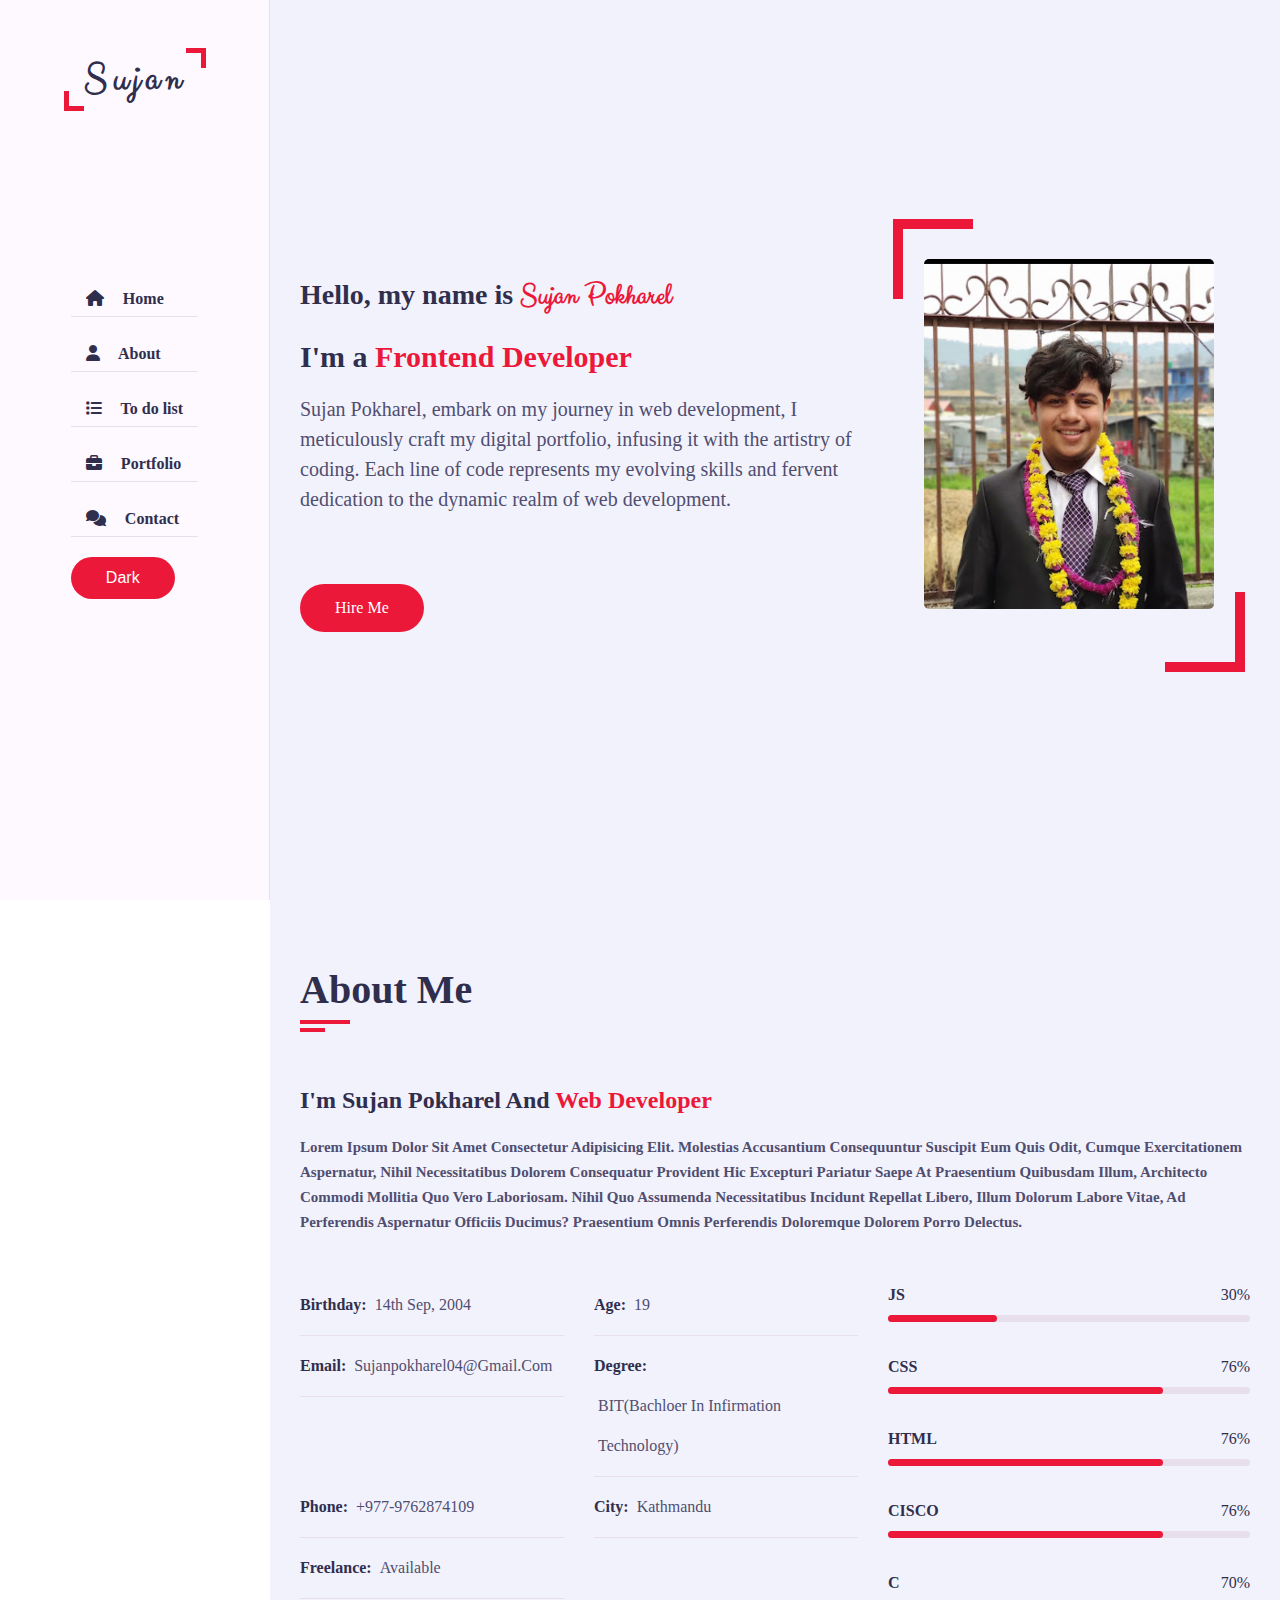
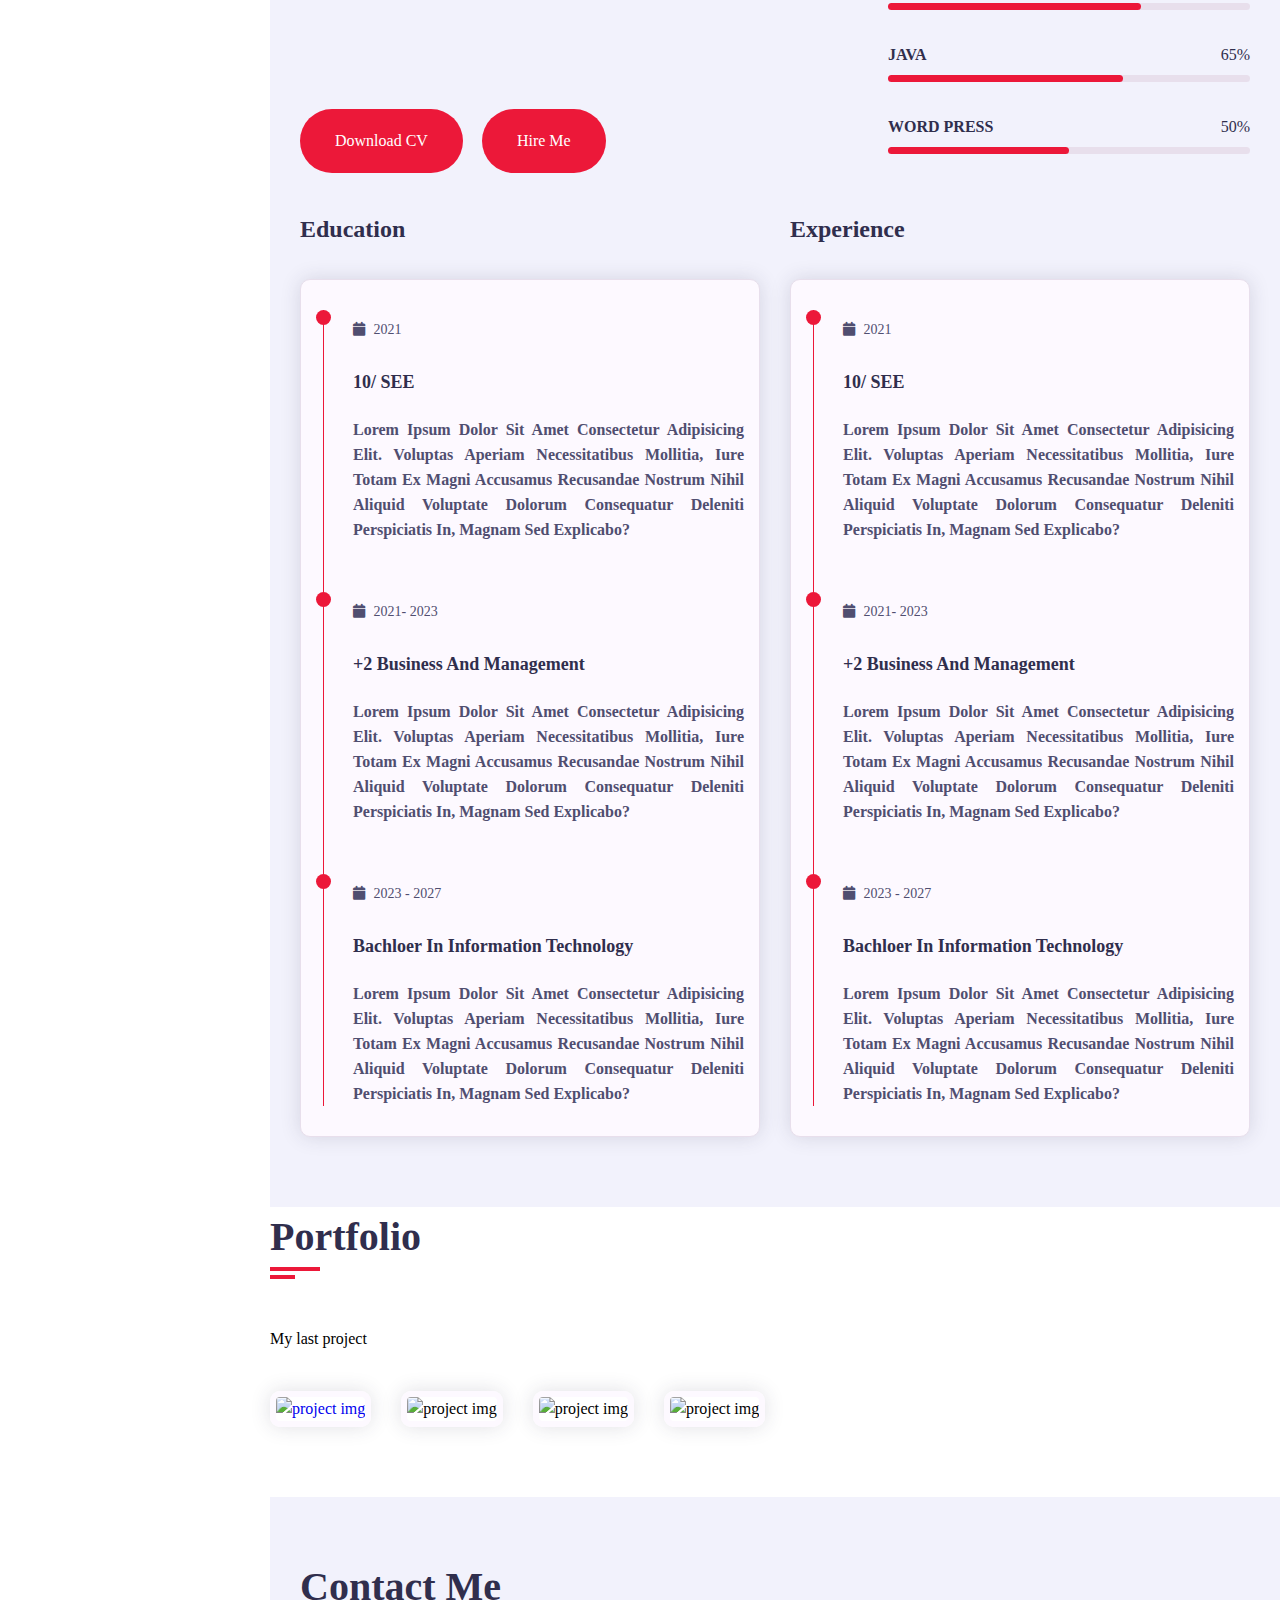
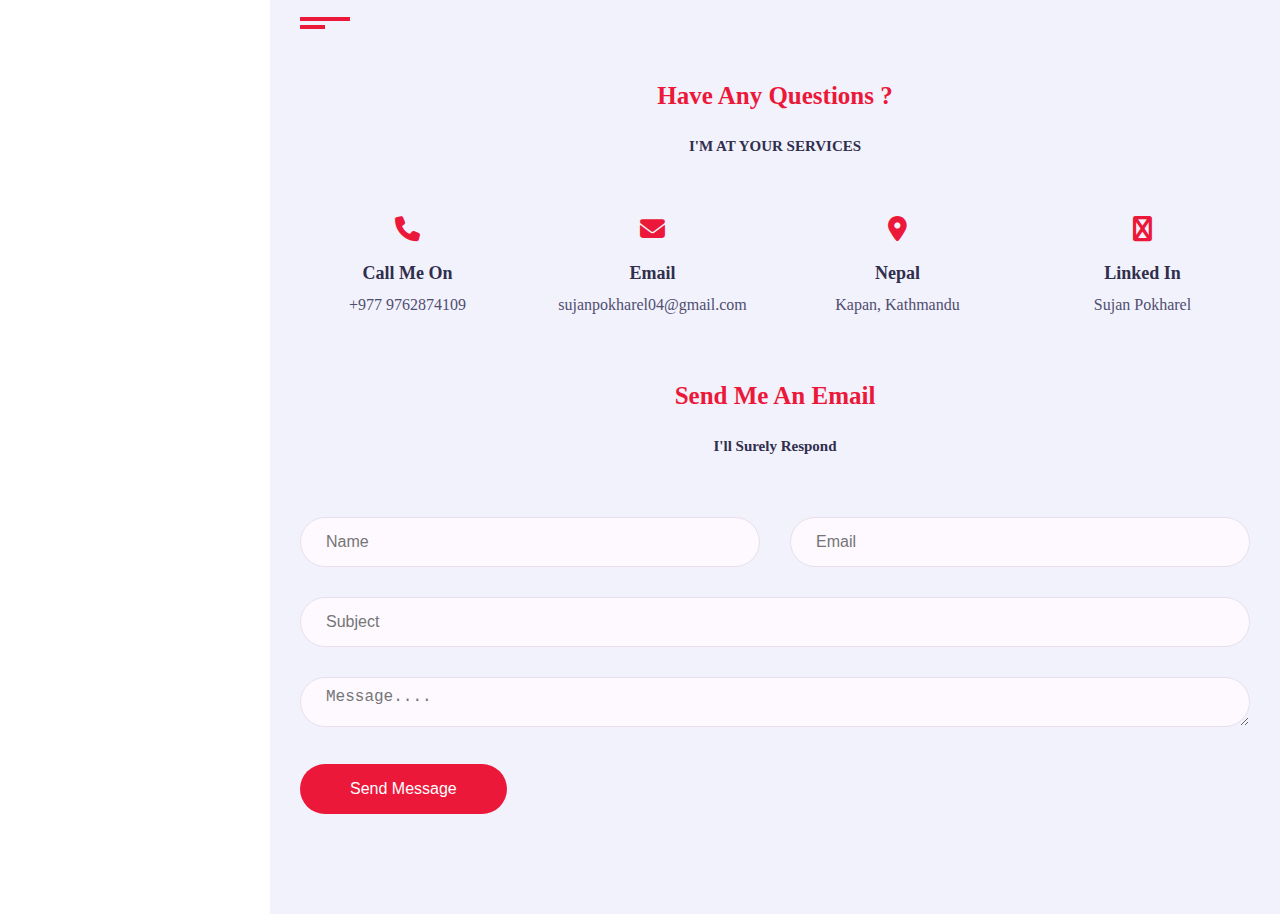
==== index.html @ bfe2fdf4 "final commit" ====
<!DOCTYPE html>
<html lang="en">
<head>
    <meta charset="UTF-8">
    <meta name="viewport" content="width=device-width, initial-scale=1.0">
    <link rel="stylesheet" href="https://cdnjs.cloudflare.com/ajax/libs/font-awesome/6.5.1/css/all.min.css">
    <link rel="stylesheet" href="finalPortfolio.css">
    <link rel="stylesheet" href="color-1.css">
    <title>Sujan Pokharel</title>


</head>
<body>

    <!-- Main Container start-->
    <div class="main-container">
        <!-- aside start -->
        <div class="aside">
            <div class="logo">
                <a href="#"><span>Sujan</span></a>
            </div>
            <div class="nav-toggler">
                <span></span>
            </div>
            <ul class="nav">
                <li><a href="#home" class="active"> <i class="fa fa-home"></i> Home</a></li>
                <li><a href="#about" class="active" > <i class="fa fa-user"></i> About</a></li>
                <li><a href="#"> <i class="fa fa-list"></i> To do list</a></li>
                <li><a href="#portfolio" class="active"> <i class="fa fa-briefcase"></i> Portfolio</a></li>
                <li><a href="#contact" class="active"> <i class="fa fa-comments"></i> Contact</a></li>
                <li> <button class="btn btn1">Dark</button></li>
                
            </ul>
        </div>
         <!-- aside end -->

          <!-- aside start -->
        <div class="aside1">
            <div class="logo">
                <a href="#"><span>Sujan</span></a>
            </div>
            <div class="nav-toggler">
                <span></span>
            </div>
            <ul class="nav">
                <li><a href="#home" class="active"> <i class="fa fa-home"></i> Home</a></li>
                <li><a href="#about" class="active" > <i class="fa fa-user"></i> About</a></li>
                <li><a href="#"> <i class="fa fa-list"></i> To do list</a></li>
                <li><a href="#portfolio" class="active"> <i class="fa fa-briefcase"></i> Portfolio</a></li>
                <li><a href="#contact" class="active"> <i class="fa fa-comments"></i> Contact</a></li>
                <li> <button  class="btn btn1">Dark</button></li>
                <li> <button id="close" class="btn menu">Close</button></li>
                
            </ul>
        </div>
         <!-- aside end -->
         <!-- Main COntent start -->
         <div class="main-content">

            <!-- home start -->
            <section class="home section"  id="home">
                <div class="container">
                    <div class="row">
                        <div class="home-info padd-15">
                            <h3 class="hello">Hello, my name is <span class="name"> Sujan Pokharel</span></h3>
                            <h3 class="my-profession">I'm a <span class="typing">Frontend Developer</span>
                            </h3>
                            <p class="homePara"> Sujan Pokharel, embark on my journey in web development, I meticulously craft my digital portfolio, infusing it with the artistry of coding. Each line of code represents my evolving skills and fervent dedication to the dynamic realm of web development.
                            </p>
                            <a href="#contact" class="btn hire-me">Hire Me</a>
                            <a href="#" class="btn menu homeMenu">Menu</a>
                        </div>
                        <div class="home-img padd-15">
                            <img src="IMG_20220924_110359.jpg" alt="Mero pic ho">
                        </div>
                    </div>
                </div>
            </section>
            <!-- home ends -->
            <!-- About start -->
            <section class="about section " id="about">
                <div class="container">
                    <div class="row">
                        <div class="section-title padd-15" >
                        <h2 class="aboutH2">About Me</h2>
                        </div>
                    </div>
                    <div class="row">
                        <div class="about-content padd-15">
                            <div class="row">
                            <div class="about-text padd-15">
                                <h3 class="aboutH3">I'm Sujan Pokharel and <span>Web Developer</span></h3>
                                <p class="aboutP">Lorem ipsum dolor sit amet consectetur adipisicing elit. Molestias accusantium consequuntur suscipit eum quis odit, cumque exercitationem aspernatur, nihil necessitatibus dolorem consequatur provident hic excepturi pariatur saepe at praesentium quibusdam illum, architecto commodi mollitia quo vero laboriosam. Nihil quo assumenda necessitatibus incidunt repellat libero, illum dolorum labore vitae, ad perferendis aspernatur officiis ducimus? Praesentium omnis perferendis doloremque dolorem porro delectus.
                                </p>
                            </div>
                            </div>
                            <div class="row" id="about_detail_row">
                                <div class="personal-info padd-15">
                                    <div class="row">
                                        <div class="info-item padd-15">
                                            <p class="detail-Title">Birthday: <span class="detail">14th sep, 2004 </span> </p>
                                        </div>
                                        <div class="info-item padd-15">
                                            <p class="detail-Title">Age: <span class="detail">19 </span> </p>
                                        </div>
                                        <div class="info-item padd-15">
                                            <p class="detail-Title">Email: <span class="detail">sujanpokharel04@gmail.com </span> </p>
                                        </div>
                                        <div class="info-item padd-15">
                                            <p class="detail-Title">Degree: <span class="detail">BIT(Bachloer in Infirmation Technology)</span> </p>
                                        </div>
                                        <div class="info-item padd-15">
                                            <p class="detail-Title">Phone: <span class="detail">+977-9762874109 </span> </p>
                                        </div>
                                        <div class="info-item padd-15">
                                            <p class="detail-Title">City: <span class="detail">Kathmandu </span> </p>
                                        </div>
                                        <div class="info-item padd-15">
                                            <p class="detail-Title">Freelance: <span class="detail">Available </span> </p>
                                        </div>
                                    </div>
                                    <div class="row">
                                        <div class="buttons padd-15">
                                            <a href="#" class="btn">Download CV</a>
                                            <a href="#contact" class="btn hire-me">Hire Me</a>
                                        </div>
                                    </div>
                                </div>
                                <div class="skills padd-15">
                                    <div class="row">
                                        <div class="skill-item padd-15">

                                        <h5 class="skill">JS</h5>
                                        <div class="progress">
                                            <div class="progress-in" style="width: 30%;"> </div>
                                            <div class="skill-percent">30%</div>
                                        </div>
                                    </div>

                                    <div class="skill-item padd-15">

                                        <h5 class="skill">CSS</h5>
                                        <div class="progress">
                                            <div class="progress-in" style="width: 76%;"> </div>
                                            <div class="skill-percent">76%</div>
                                        </div>
                                    </div>

                                    <div class="skill-item padd-15">

                                        <h5 class="skill">HTML</h5>
                                        <div class="progress">
                                            <div class="progress-in" style="width: 76%;"> </div>
                                            <div class="skill-percent">76%</div>
                                        </div>
                                    </div>

                                    <div class="skill-item padd-15">

                                        <h5 class="skill">CISCO</h5>
                                        <div class="progress">
                                            <div class="progress-in" style="width: 76%;"> </div>
                                            <div class="skill-percent">76%</div>
                                        </div>
                                    </div>


                                    <div class="skill-item padd-15">

                                        <h5 class="skill">C</h5>
                                        <div class="progress">
                                            <div class="progress-in" style="width: 70%;"> </div>
                                            <div class="skill-percent">70%</div>
                                        </div>
                                    </div>

                                    <div class="skill-item padd-15">

                                        <h5 class="skill">JAVA</h5>
                                        <div class="progress">
                                            <div class="progress-in" style="width: 65%;"> </div>
                                            <div class="skill-percent">65%</div>
                                        </div>
                                    </div>

                                    <div class="skill-item padd-15">

                                        <h5 class="skill">WORD PRESS</h5>
                                        <div class="progress">
                                            <div class="progress-in" style="width: 50%;"> </div>
                                            <div class="skill-percent">50%</div>
                                        </div>
                                    </div>

                                    </div>
                                </div>
                            </div>
                            <div class="row">
                                <div class="education padd-15">
                                    <h3 class="title">Education</h3>
                                        <div class="row">
                                            <div class="timeline-box padd-15 ">
                                                <div class="timeline shadow-dark edu">
                                                    <!-- timeline item -->
                                                    <div class="timeline-item">
                                                        <div class="circle-dot"></div>
                                                        <h3 class="timeline-date">
                                                            <i class="fa fa-calendar"></i> 2021
                                                        </h3>
                                                        <h4 class="timeline-title">10/ SEE</h4>
                                                        <p class="timeline-text">Lorem ipsum dolor sit amet consectetur adipisicing elit. Voluptas aperiam necessitatibus mollitia, iure totam ex magni accusamus recusandae nostrum nihil aliquid voluptate dolorum consequatur deleniti perspiciatis in, magnam sed explicabo?</p>
                                                    </div>

                                                    <div class="timeline-item">
                                                        <div class="circle-dot"></div>
                                                        <h3 class="timeline-date">
                                                            <i class="fa fa-calendar"></i> 2021- 2023
                                                        </h3>
                                                        <h4 class="timeline-title">+2 Business And Management</h4>
                                                        <p class="timeline-text">Lorem ipsum dolor sit amet consectetur adipisicing elit. Voluptas aperiam necessitatibus mollitia, iure totam ex magni accusamus recusandae nostrum nihil aliquid voluptate dolorum consequatur deleniti perspiciatis in, magnam sed explicabo?</p>
                                                    </div>

                                                    <div class="timeline-item">
                                                        <div class="circle-dot"></div>
                                                        <h3 class="timeline-date">
                                                            <i class="fa fa-calendar"></i> 2023 - 2027
                                                        </h3>
                                                        <h4 class="timeline-title">Bachloer in Information Technology</h4>
                                                        <p class="timeline-text">Lorem ipsum dolor sit amet consectetur adipisicing elit. Voluptas aperiam necessitatibus mollitia, iure totam ex magni accusamus recusandae nostrum nihil aliquid voluptate dolorum consequatur deleniti perspiciatis in, magnam sed explicabo?</p>
                                                    </div>
                                                </div>
                                            </div>
                                        </div>
                                </div>
                            

                                <div class="experience padd-15">
                                    <h3 class="title">Experience</h3>
                                     <!-- ####### only change this name and date to change experience######### -->
                                        <div class="row ">
                                            <div class="timeline-box padd-15">
                                                <div class="timeline shadow-dark exp">
                                                   
                                                    <div class="timeline-item">
                                                        <div class="circle-dot"></div>
                                                        <h3 class="timeline-date">
                                                            <i class="fa fa-calendar"></i> 2021
                                                        </h3>
                                                        <h4 class="timeline-title">10/ SEE</h4>
                                                        <p class="timeline-text">Lorem ipsum dolor sit amet consectetur adipisicing elit. Voluptas aperiam necessitatibus mollitia, iure totam ex magni accusamus recusandae nostrum nihil aliquid voluptate dolorum consequatur deleniti perspiciatis in, magnam sed explicabo?</p>
                                                    </div>

                                                    <div class="timeline-item">
                                                        <div class="circle-dot"></div>
                                                        <h3 class="timeline-date">
                                                            <i class="fa fa-calendar"></i> 2021- 2023
                                                        </h3>
                                                        <h4 class="timeline-title">+2 Business And Management</h4>
                                                        <p class="timeline-text">Lorem ipsum dolor sit amet consectetur adipisicing elit. Voluptas aperiam necessitatibus mollitia, iure totam ex magni accusamus recusandae nostrum nihil aliquid voluptate dolorum consequatur deleniti perspiciatis in, magnam sed explicabo?</p>
                                                    </div>

                                                    <div class="timeline-item">
                                                        <div class="circle-dot"></div>
                                                        <h3 class="timeline-date">
                                                            <i class="fa fa-calendar"></i> 2023 - 2027
                                                        </h3>
                                                        <h4 class="timeline-title">Bachloer in Information Technology</h4>
                                                        <p class="timeline-text">Lorem ipsum dolor sit amet consectetur adipisicing elit. Voluptas aperiam necessitatibus mollitia, iure totam ex magni accusamus recusandae nostrum nihil aliquid voluptate dolorum consequatur deleniti perspiciatis in, magnam sed explicabo?</p>
                                                    </div>
                                                </div>
                                            </div>
                                        </div>
                                </div>


                            </div>
                        </div>
                    </div>
                </div>
                
            </section>
            <!-- About ends -->


            <!-- Portfolio starts -->

                <section class="portfolio" id="portfolio">
                    <div class="container">
                        <div class="row">
                            <div class="section-title padd-15">
                                <h2 class="portfolioH2">Portfolio</h2>
                            </div>
                        </div>
                        <div class="row">
                            <div class="portfolio-heading padd-15">
                                My last project
                            </div>
                        </div>
                        <div class="row">
                            <!-- portfolio item starts -->

                            <div class="portfolio-item padd-15">
                                <div class="portfolio-item-inner shadow-dark">
                                    <div class="portfolio-img">

                                       <a href="./TIC-TAk-TOE/index.html"> <img src="" alt=" project img"> </a>
                                    </div>

                                </div>
                            </div>


                            <!-- portfolio item ends -->

                             <!-- portfolio item starts -->

                             <div class="portfolio-item padd-15">
                                <div class="portfolio-item-inner shadow-dark">
                                    <div class="portfolio-img">
                                        <img src="" alt="project img">
                                    </div>

                                </div>
                            </div>

                            
                            <!-- portfolio item ends -->

                             <!-- portfolio item starts -->

                             <div class="portfolio-item padd-15">
                                <div class="portfolio-item-inner shadow-dark">
                                    <div class="portfolio-img">
                                        <img src="" alt="project img">
                                    </div>

                                </div>
                            </div>

                            
                            <!-- portfolio item ends -->

                             <!-- portfolio item starts -->

                             <div class="portfolio-item padd-15">
                                <div class="portfolio-item-inner shadow-dark">
                                    <div class="portfolio-img">
                                        <img src="" alt="project img">
                                    </div>

                                </div>
                            </div>

                            
                            <!-- portfolio item ends -->
                        </div>
                    </div>
                </section>
            <!-- Portfolio ends-->


                <!-- COntaact start-->
            <section class="contact section" id="contact">
                <div class="container">
                    <div class="row">
                        <div class="section-title padd-15">
                            <h2 class="contactH2">Contact Me</h2>
                        </div>
                    </div>

                    <h3 class="contact-title padd-15">Have Any Questions ?</h3>
                    <h4 class="contact-sub-title padd-15">I'M AT YOUR SERVICES</h4>
                    <div class="row">
                        <!-- contact info item -->
                        <div class="contact-info-item padd-15">
                            <div class="icon"><i class="fa fa-phone"></i></div>
                            <h4 class="contacth4">call me on</h4>
                            <p class="contactP">+977 9762874109</p>
                        </div>
                        <!-- contact info item  end-->

                        <!-- contact info item -->
                        <div class="contact-info-item padd-15">
                            <div class="icon"><i class="fa fa-envelope"></i></div>
                            <h4 class="contacth4">Email</h4>
                            <p  class="contactP">sujanpokharel04@gmail.com</p>
                        </div>
                        <!-- contact info item  end-->

                        <!-- contact info item -->
                        
                        <div class="contact-info-item padd-15 location_hide">
                            <div class="icon"><i class="fa fa-map-marker-alt"></i></div>
                            <h4 class="contacth4">Nepal</h4>
                            <p  class="contactP">Kapan, Kathmandu</p>
                        </div>
                   
                        <!-- contact info item  end-->

                         <!-- contact info item -->
                         <div class="contact-info-item padd-15">
                            <div class="icon"><i class="fa fa-linkedin" ></i></div>
                            <h4 class="contacth4">Linked In</h4>
                            <p  class="contactP">Sujan Pokharel</p>
                        </div>
                        <!-- contact info item  end-->

                        

                    </div>

                    <h3 class="contact-title padd-15">Send Me An Email</h3>
                    <h4 class="contact-sub-title padd-15">I'll Surely Respond</h4>
                    <!-- contact form -->
                    <div class="row">
                        <div class="contact-form padd-15">
                            <div class="row">
                                <div class="form-item col-6 padd-15">
                                    <div class="form-group">
                                        <input type="text" class="form-control" placeholder="Name">
                                    </div>
                                </div>
                                <div class="form-item col-6 padd-15">
                                    <div class="form-group">
                                        <input type="Email" class="form-control" placeholder="Email">
                                    </div>
                                </div>
                            </div>
                            <div class="row">
                                <div class="form-item col-12 padd-15">
                                    <div class="form-group">
                                        <input type="text" class="form-control" placeholder="Subject">
                                    </div>
                                </div>
                            </div>

                            <div class="row">
                                <div class="form-item col-12 padd-15">
                                    <div class="form-group">
                                        <textarea name=""  class="form-control" placeholder="Message...."></textarea>
                                    </div>
                                </div>
                            </div>


                            <div class="row">
                                <div class="form-item col-12 padd-15">
                                   <button type="submit" class="btn"> Send Message</button>
                                </div>
                            </div>
                        </div>
                    </div>
                    <!-- contact form  ends-->
                </div>
            </section>
            <!-- Contact ends-->


            <!-- COntaact start-->

         </div>
         <!-- Main COntent end -->
    </div>
     <!-- Main Container end-->

     <!-- js script -->
     <script src="index.js"></script>
</body>
</html>
---- finalPortfolio.css ----
@import url('https://fonts.googleapis.com/css2?family=Clicker+Script&family=Nunito:wght@200;300;400;500;600;700&family=Poppins:wght@200;300;400;500;600&display=swap');
:root{
    --bg-black-900:#f2f2fc;
    --bg-black-100:#fdf9ff;
    --bg-white-100:#fdf9ffe1;
    --bg-black-50:#e8dfec;
    --text-black-900:#302e4d;
    --text-black-700:#504e70;
    --text-white:#c3b8b8;
    --bg--lightGrey : #dedede91;
}
body{
   
    line-height: 1.5;
    font-size: 16px;
    font-family: 'Poppins' sans-serif;
    

}
*{
    margin: 0;
    padding: 0;
    outline: none;
    text-decoration: none;
    outline: none;
    text-decoration: none;
    box-sizing: border-box;

}
::before, ::after{
    box-sizing: border-box;
}
ul{
    list-style: none;
}
.section{
    background: var(--bg-black-900);
    min-height: 100vh;
    display: block;
    padding: 0 30px;
    opacity: 1;
   
}
.hidden{
    display: none !important;
}
.main-content{
   padding-left:270px ; 
}
.padd-15{
    padding-left: 15px;
    padding-right: 15px;
}
.container{
    max-width: 1100px;
    width: 100%;
    margin: auto;
}
.section .container{
    padding-top: 60px;
    padding-bottom: 70px;
}
.section-title{
    flex: 0 0 100%;
    max-width: 100%;
    margin-bottom: 60px;
}
.section-title h2 {
    font-size: 40px;
    color: var(--text-black-900);
    font-weight: 700;
    position: relative;
}
.section-title h2::before{
    content: '';
    height: 4px;
    width: 50px;
    background-color: var(--skin-color);
    position: absolute;
    top:100%;
    left: 0;
}
.section-title h2::after{
    content: '';
    height: 4px;
    width: 25px;
    background-color: var(--skin-color);
    position: absolute;
    top:100%;
    left: 0;
    margin-top: 8px;
}
.row{
    display: flex;
    flex-wrap: wrap;
    margin-left: -15px;
    margin-right: -15px;
    position: relative;

}

.btn{
    font-size: 16px;
    font-weight: 500;
    padding: 12px 35px;
    color: white;
    border-radius: 40px;
    display: inline-block;
    white-space: nowrap;
    border: none;
    background: var(--skin-color);
    transform: all 0.3s ease;
}
.btn:hover{
    transform: scale(1.05);

}
.shadow-dark{
    box-shadow: 0 0 20px rgba(48, 46, 77, 0.15);
}
.aside{
    width: 270px;
    background: var(--bg-black-100);
    position: fixed;
    left: 0;
    top: 0;
    padding: 30px;
    height: 100%;
    border-right: 1px solid var(--bg-black-50) ;
    display: flex;
    justify-content: center;
    align-items: center;
    z-index: 1;
}

.aside .logo{
    position: absolute;
    top: 50px;
    font-size: 30px;
    text-transform: capitalize;
}
.aside .logo a{
    color: var(--text-black-900);
    font-weight: 700;
    padding: 15px 20px;
    font-size: 30px;
    letter-spacing: 5px;
    position: relative;
}
.aside .logo a span{
    font-family: 'Clicker Script', cursive;
    font-size: 40px;
}
.aside .logo a::before{
    content: '';
    position: absolute;
    width: 20px;
    height: 20px;
    border-bottom: 5px solid var(--skin-color);
    border-left: 5px solid var(--skin-color);
    bottom:0;
    left: 0;

}
.aside .logo a::after{
    content: '';
    position: absolute;
    width: 20px;
    height: 20px;
    border-top: 5px solid var(--skin-color);
    border-right: 5px solid var(--skin-color);
   top:0;
    right: 0;
}
.aside .nav-toggler{
    height: 40px;
    width: 45px;
    border: 1px solid var(--bg-black-50) ;
    cursor: pointer;
    position: fixed;
    left: 300px;
    top: 20px;
    border-radius: 5px;
    background: var(--bg-black-100);
    display: none;
    align-items: center;
    justify-content: center;
}
.aside .nav-toggler span{
    height: 2px;
    width: 18px;
    background: var(--skin-color);
    display: inline-block;
    position: relative; 
}
.aside .nav-toggler span::before{
    content: '';
    height: 2px;
    width: 18px;
    background: var(--skin-color);
    position: absolute;
    top: -6px;
    left: 0;

}
.aside .nav-toggler span::after{
    content: '';
    height: 2px;
    width: 18px;
    background: var(--skin-color);
    position: absolute;
    top: 6px;
    left: 0;

}
.aside .nav{
    margin: 30px;

}
.aside .nav li {
    margin-bottom: 20px;
    display: block;
}
.aside .nav li a{
    font-size: 16px;
    font-weight: 600;
    display: block;
    border-bottom: 1px solid var(--bg-black-50);
    color: var(--text-black-900);
    padding: 5px 15px;
}
.aside .nav li a:active{
    color:var(--skin-color) ;
}

.aside .nav li a i{
    margin-right:15px ;
}

/* js aside */

.aside1{
    width: 270px;
    background: var(--bg-white-100);
    position: fixed;
    left: 0;
    top: 0;
    padding: 30px;
    height: 100%;
    border-right: 1px solid var(--bg-black-50) ;
    display: flex;
    justify-content: center;
    align-items: center;
    z-index: 1;
   display: none;
}
.aside1 .logo{
    position: absolute;
    top: 50px;
    font-size: 30px;
    text-transform: capitalize;
}
.aside1 .logo a{
    color: var(--text-black-900);
    font-weight: 700;
    padding: 15px 20px;
    font-size: 30px;
    letter-spacing: 5px;
    position: relative;
}
.aside1 .logo a span{
    font-family: 'Clicker Script', cursive;
    font-size: 40px;
}
.aside1 .logo a::before{
    content: '';
    position: absolute;
    width: 20px;
    height: 20px;
    border-bottom: 5px solid var(--skin-color);
    border-left: 5px solid var(--skin-color);
    bottom:0;
    left: 0;

}
.aside1 .logo a::after{
    content: '';
    position: absolute;
    width: 20px;
    height: 20px;
    border-top: 5px solid var(--skin-color);
    border-right: 5px solid var(--skin-color);
   top:0;
    right: 0;
}
.aside1 .nav-toggler{
    height: 40px;
    width: 45px;
    border: 1px solid var(--bg-black-50) ;
    cursor: pointer;
    position: fixed;
    left: 300px;
    top: 20px;
    border-radius: 5px;
    background: var(--bg-black-100);
    display: none;
    align-items: center;
    justify-content: center;
}
.aside1 .nav-toggler span{
    height: 2px;
    width: 18px;
    background: var(--skin-color);
    display: inline-block;
    position: relative; 
}
.aside1 .nav-toggler span::before{
    content: '';
    height: 2px;
    width: 18px;
    background: var(--skin-color);
    position: absolute;
    top: -6px;
    left: 0;

}
.aside1 .nav-toggler span::after{
    content: '';
    height: 2px;
    width: 18px;
    background: var(--skin-color);
    position: absolute;
    top: 6px;
    left: 0;

}
.aside1 .nav{
    margin: 30px;

}
.aside1 .nav li {
    margin-bottom: 20px;
    display: block;
}
.aside1 .nav li a{
    font-size: 16px;
    font-weight: 600;
    display: block;
    border-bottom: 1px solid var(--bg-black-50);
    color: var(--text-black-900);
    padding: 5px 15px;
}
.aside1 .nav li a:active{
    color:var(--skin-color) ;
}

.aside1 .nav li a i{
    margin-right:15px ;
}

/* js aside*/

/* home */
.home{
    min-height: 100vh;
    display: flex;
    color: var(--text-black-900);
}
.home .home-info{
 
    flex: 0 0  60%;
    max-width: 60%;

}
h3.hello{
    font-size: 28px;
    margin: 15px 0;
}
h3.hello span{
    font-family:'Clicker Script', cursive ;
    font-size: 30px;
    font-weight: 700;
    color: var(--skin-color);
}
h3.my-profession{
    font-size: 30px;
    margin:15px 0;
}
.typing{
    color: var(--skin-color);
}
.home-info p{
    margin-bottom: 70px;
    font-size: 20px;
    color: var(--text-black-700);
}
.home .home-img{
    flex:0 0 40% ;
    max-width: 40%;
    text-align: center;
    position: relative;

}
.home-img::after{
    content: '';
    position: absolute;
    height: 80px;
    width: 80px;
    border-bottom: 10px solid var(--skin-color);
    border-right: 10px solid var(--skin-color);
    right: 20px;
    bottom: -40px;
}
.home-img::before{
    content: '';
    position: absolute;
    height: 80px;
    width: 80px;
    border-top: 10px solid var(--skin-color);
    border-left: 10px solid var(--skin-color);
    left: 20px;
    top: -40px;
}
.home .home-img img{
    margin: auto;
    border-radius: 5px;
    height: 350px;
 }

 /* about */
 .about .about-content{
    flex:  0 0 100%;
    max-width: 100%;

 }

 .about .about-content .about-text{
    flex:0 0 100%;
    max-width: 100%;
 }
 .about .about-content .about-text h3{
    font-size: 24px;
    margin-bottom: 15px;
    font-weight: 700;
    color: var(--text-black-900);
 }
 .about .about-content .about-text h3 span{
    color: var(--skin-color);
 }

 .about .about-content .about-text p{
    font-size: 15px;
    line-height: 25px;
    color: var(--text-black-700);
 }

 .about .about-content .personal-info{
    flex: 0 0 60%;
    max-width: 60%;
    margin-top: 40px;
 }
 
 .about .about-content .personal-info .info-item{
    flex: 0 0 50%;
    max-width: 50%;
 }
 .about .about-content .personal-info .info-item p{
    font-weight: 600;
    padding: 10px 0;
    font-size: 16px;
    color: var(--text-black-900);
    border-bottom: 1px solid var(--bg-black-50);
 }
 .about .about-content .personal-info .info-item p span{
    font-weight: 400;
    color: var(--text-black-700);
    margin-left: 4px;
    display: inline-block;
 }

 .about .about-content .personal-info .buttons{
    margin-top: 100px;

 }
 .about .about-content .personal-info .buttons .btn{
margin-right: 15px;
margin-top: 10px;
}
 .about .about-content .skills{
    flex: 0 0 40%;
    max-width: 40%;
    margin-top: 40px;
 }
 

 .about .about-content .skills .skill-item{
    flex: 0 0 100%;
    max-width: 100%;
 }
 .about .about-content ,.skills .skill-item h5{
    line-height: 40px;
    font-weight: 600;
    font-size: 16px;
    color: var(--text-black-900);
    text-transform: capitalize;
 }

 .about .about-content .skills .skill-item .progress{
    background-color: var(--bg-black-50);
    height: 7px;
    border-radius: 4px;
    width: 100%;
    position: relative;
 }
 .about .about-content .skills .skill-item{
    margin-bottom: 25px;
 }
 .about .about-content .skills .skill-item .progress .progress-in{
    position: absolute;
    left: 0;
    top: 0;
    height: 100%;
    border-radius: 4px;
    background-color: var(--skin-color);

 }
 .about .about-content .skills .skill-item .skill-percent{
position: absolute;
right: 0;
color: var(--text-black-900);
top: -40px;
font-weight: 400;
line-height: 40px;

 }
/* to add experience add the same css as education */
 .about .about-content .education,
 .about .about-content .experience{

    flex:  0 0 50%;
    max-width: 50%;
    margin-top: 30px;
    
 }
 .about .about-content h3.title{
    font-size: 24px;
    margin-bottom: 30px;
    font-weight: 700;
    color: var(--text-black-900);
 }

 .about .about-content .timeline-box{
    flex: 0 0 100%;
    max-width: 100%;
 }
 .about .about-content .timeline{
    background-color: var(--bg-black-100);
    padding: 30px 15px;
    border: 1px solid var(--bg-black-50);
    border-radius: 10px;
    width: 100%;
    position: relative;
 }
 .about .about-content .timeline .timeline-item{
    position: relative;
    padding-left: 37px;
    padding-bottom: 50px;
 }
 .about .about-content .timeline .timeline-item:last-child{
    padding-bottom: 0;
 }
 .about .about-content .timeline .timeline-item::before{
    content: '';
    width: 1px;
    position: absolute;
    height: 100%;
    left: 7px;
    top: 0;
    background-color: var(--skin-color);

 }
 .about .about-content .timeline .circle-dot{

    position: absolute;
    left: 0;
    top: 0;
    height: 15px;
    width: 15px;
    border-radius: 50%;
    background-color: var(--skin-color);
 }
 .about .about-content .timeline .timeline-date{
    font-weight: 400;
    font-size: 14px;
    margin-bottom: 12px;
    color: var(--text-black-700);

 }
 .about .about-content .timeline .timeline-date .fa{
    margin-right: 5px;
 }
 .about .about-content .timeline .timeline-title{
    font-weight: 700;
    font-size: 18px;
    margin-bottom: 15px;
    text-transform: capitalize;
    color: var(--text-black-900);

 }
 .about .about-content .timeline .timeline-text{
    line-height: 25px;
    font-size: 16px;
    text-align: justify;
    color: var(--text-black-700);

 }
 

 /* portfolio */
 .portfolio .container{
    padding-bottom: 40px;
 }

 .portfolio .portfolio-heading{
flex: 0 0 100%;
max-width: 100%;
margin-bottom: 40px;
 }
 .portfolio .portfolio-heading h2{
    color: var(--text-black-900);
    font-weight: 500;
 }
 .portfolio .portfolio-item{
    flex: 0 0 33,33%;
    max-width: 33.33%;
    margin-bottom: 30px;
 }
 .portfolio .portfolio-item-inner{
    border: 6px solid var(--bg-black-100);
    border-radius: 10px;
    overflow: hidden;
    cursor: pointer;
 }
 .portfolio .portfolio-item-inner .portfolio-img img{
    width: 100%;
    display: block;
 }

 /* contact */
 .contact-title{
    color: var(--skin-color);
    text-align: center;
    font-size: 25px;
    margin-bottom: 20px;
 }

 .contact-sub-title{
    color: var(--text-black-900);
    text-align: center;
    font-size: 15px;
    margin-bottom: 60px;
 }

 .container .contact-info-item{
    flex: 0 0 25%;
    max-width: 25%;
    text-align: center;
    margin-bottom: 60px;
 }

 .container .contact-info-item .icon{
    display: inline-block;
 }

 .container .contact-info-item .icon .fa{
    font-size: 25px;
    color: var(--skin-color);
 }
 .container .contact-info-item h4{
    font-size: 18px;
    font-weight: 700;
    color: var(--text-black-900);
    text-transform: capitalize;
    margin: 15px 0 5px;
 }

 .container .contact-info-item p{
    font-size: 16px;
    line-height: 25px;
    color: var(--text-black-700);
    font-weight: 400;
 }

 .contact .contact-form{
    flex: 0 0 100%;
    max-width: 100%;
 }

 .contact .contact-form .col-6{
    flex: 0 0 50%;
    max-width: 50%;
 }
 .contact .contact-form .col-12{
    flex: 0 0 100%;
    max-width: 100%;
 }

.contact .contact-form .form-item{
    margin-bottom: 30px;
}
.contact .contact-form .form-item .form-control{
    width: 100%;
    height: 50px;
    border-radius: 25px;
    background-color: var(--bg-black-100);
    border: 1px solid var(--bg-black-50);
    padding: 10px 25px;
    font-size: 16px;
    color: var(--text-black-700);
    transition: all 0.3s ease;
}
.contact .contact-form .form-item .form-control:focus{
    box-shadow: 0 0 20px rgba(48, 46, 77, 0.15);
}

.contact .contact-form .form-item textarea .form-control{

    height: 140px;
}

.contact .contact-form .btn{
height: 50px;
padding: 0 50px;
}


.homeMenu{
  
    margin-left: 20px;
    display: none;
}


/* media query */

@media(max-width:1199px){
    .aside{
        left: -270px;
    }
    .main-content{
        padding-left: 0;
    }
    .about .about-content .personal-info .info-item p span{
        display: block;
        margin-left: 0;
    }
    .menu{
        display: inline;
    }
    .aside1{
        display: none;
    }
}

@media(max-width:991px){

    .home-img::after{
        display: none;
    }
    
    .home-img::before{
        display: none;
    }

    .home-img img{
        width: 200px;
        height: 200px;
    }

}

@media(max-width:554px){
    .home-img img{
        display: none;
    }

    .home .home-info{
        flex: 0 0 100%;
        max-width: 100%;
    }
}
@media(max-width:714px){
 
    .about .about-content .personal-info .info-item{
     margin-left: 20px;
     }
}
@media(max-width:739px){
    
    .container .contact-info-item{
        margin-right: 40px;

    }
}
---- color-1.css ----
:root{
    --skin-color:#ec1839;
}
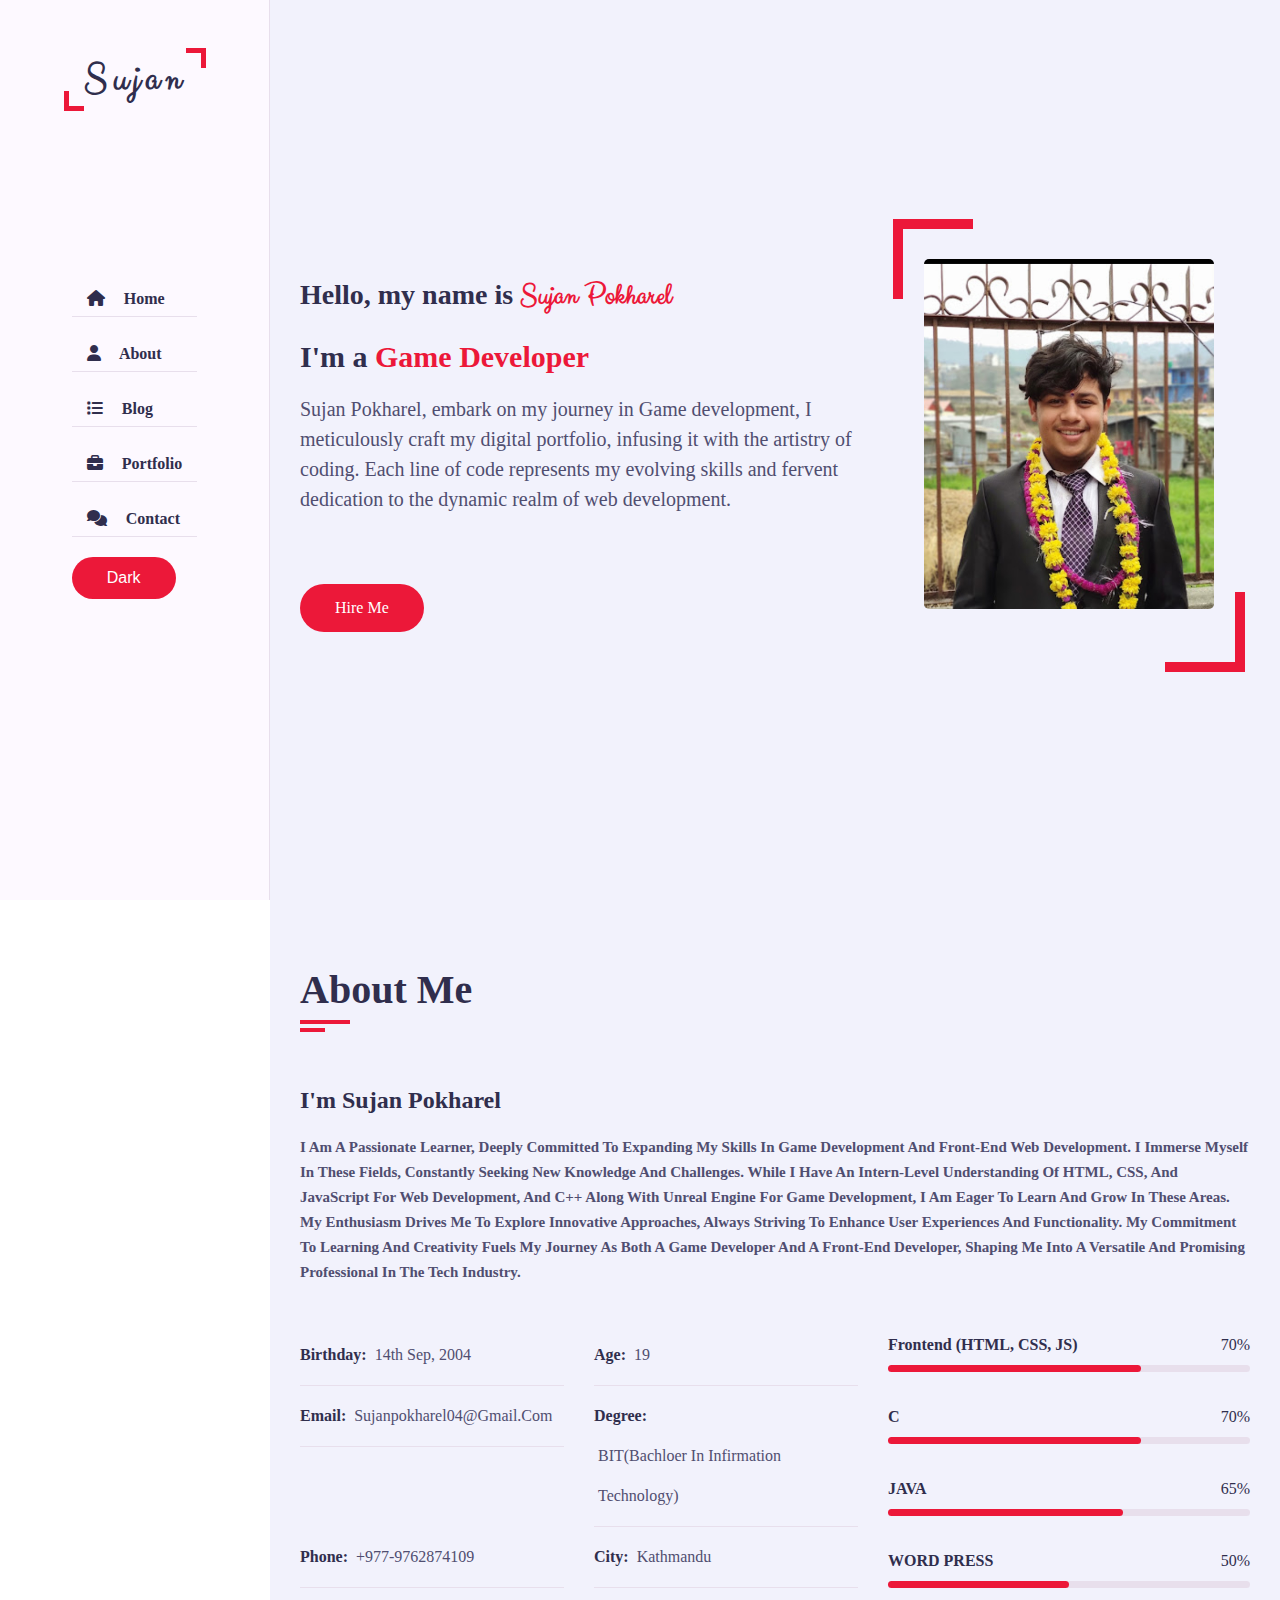
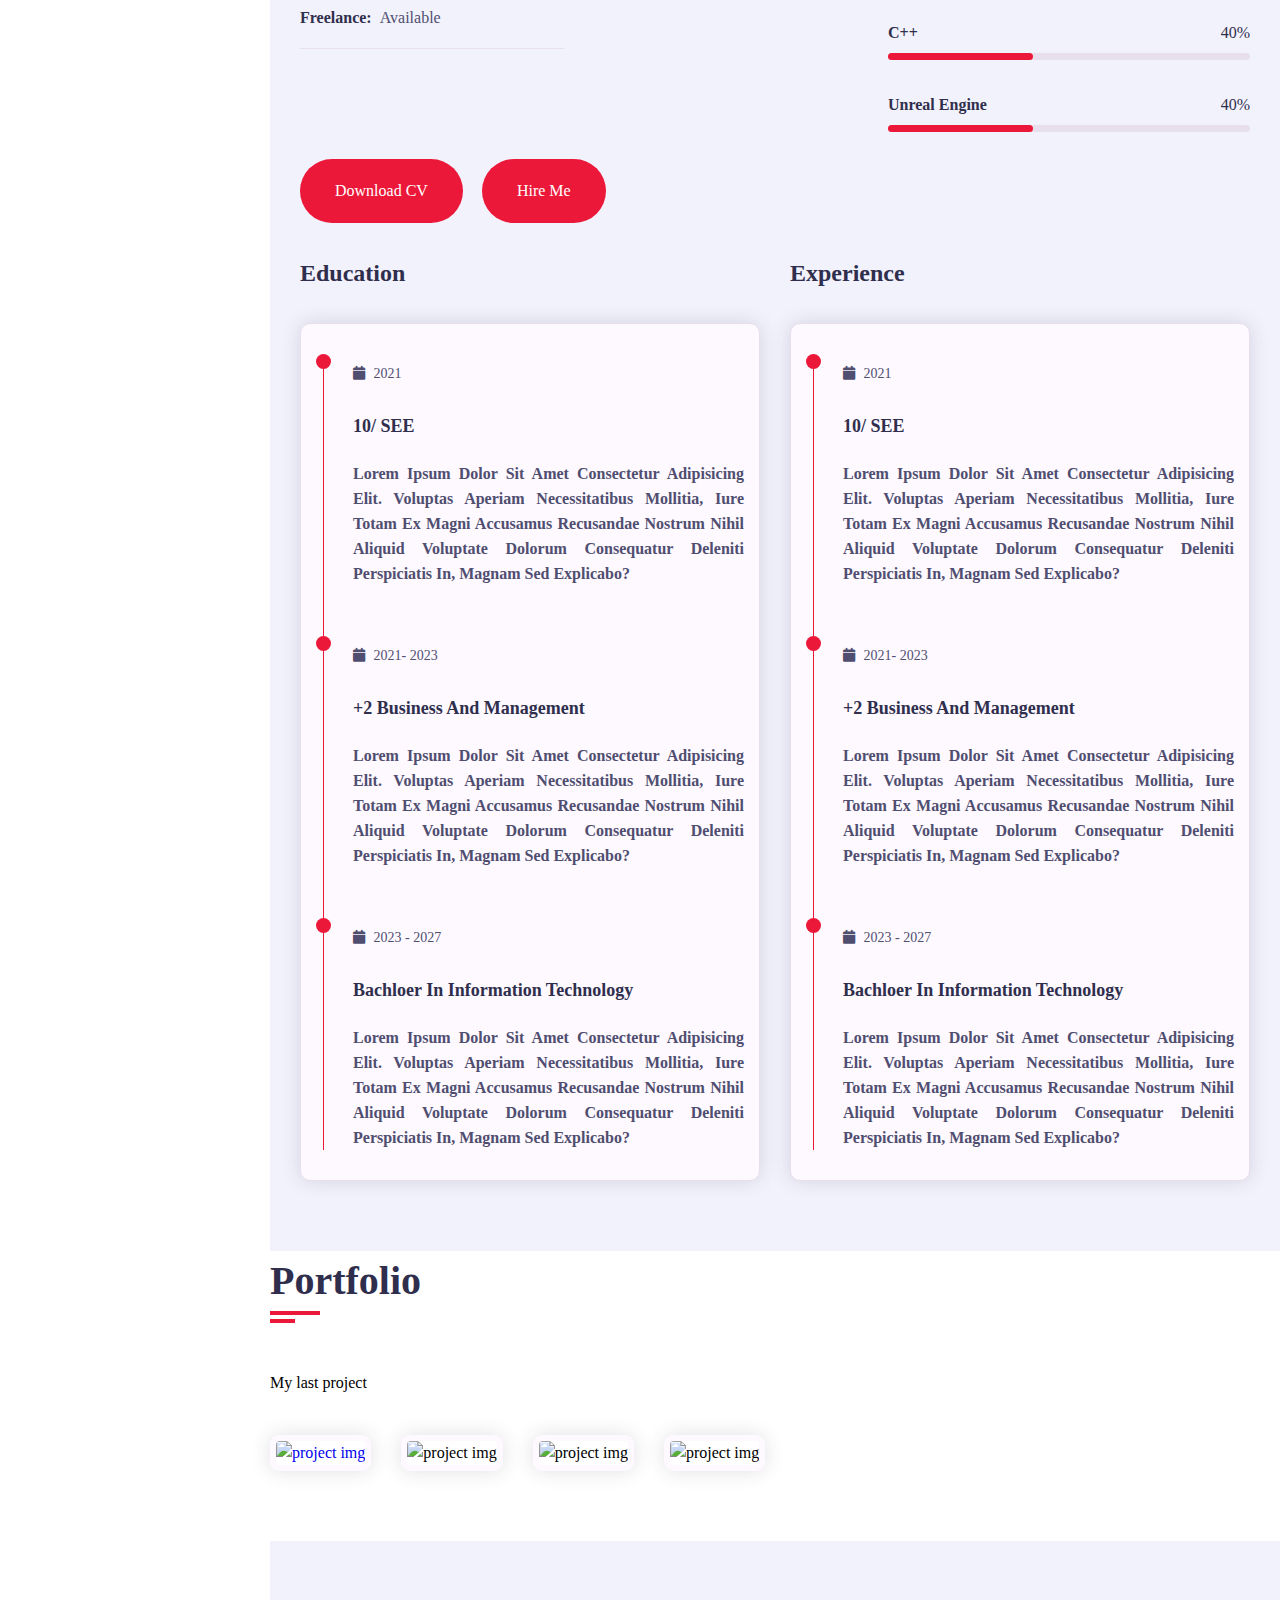
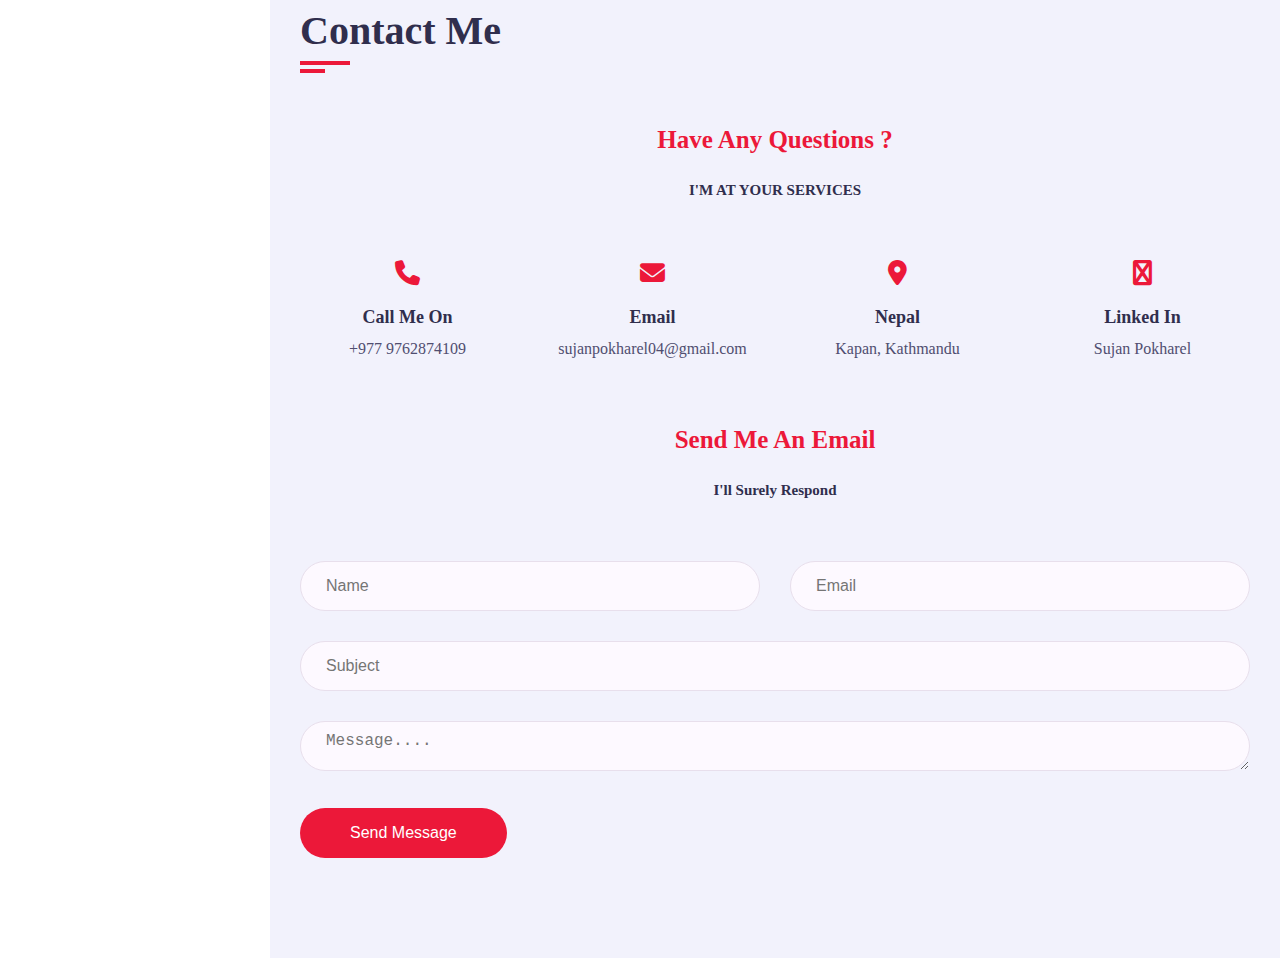
==== commit 132d8a28: "finalll" ====
--- a/index.html
+++ b/index.html
@@ -25,7 +25,7 @@
             <ul class="nav">
                 <li><a href="#home" class="active"> <i class="fa fa-home"></i> Home</a></li>
                 <li><a href="#about" class="active" > <i class="fa fa-user"></i> About</a></li>
-                <li><a href="#"> <i class="fa fa-list"></i> To do list</a></li>
+                <li><a href="#"> <i class="fa fa-list"></i> Blog</a></li>
                 <li><a href="#portfolio" class="active"> <i class="fa fa-briefcase"></i> Portfolio</a></li>
                 <li><a href="#contact" class="active"> <i class="fa fa-comments"></i> Contact</a></li>
                 <li> <button class="btn btn1">Dark</button></li>
@@ -63,9 +63,9 @@
                     <div class="row">
                         <div class="home-info padd-15">
                             <h3 class="hello">Hello, my name is <span class="name"> Sujan Pokharel</span></h3>
-                            <h3 class="my-profession">I'm a <span class="typing">Frontend Developer</span>
+                            <h3 class="my-profession">I'm a <span class="typing">Game Developer</span>
                             </h3>
-                            <p class="homePara"> Sujan Pokharel, embark on my journey in web development, I meticulously craft my digital portfolio, infusing it with the artistry of coding. Each line of code represents my evolving skills and fervent dedication to the dynamic realm of web development.
+                            <p class="homePara"> Sujan Pokharel, embark on my journey in Game development, I meticulously craft my digital portfolio, infusing it with the artistry of coding. Each line of code represents my evolving skills and fervent dedication to the dynamic realm of web development.
                             </p>
                             <a href="#contact" class="btn hire-me">Hire Me</a>
                             <a href="#" class="btn menu homeMenu">Menu</a>
@@ -89,8 +89,9 @@
                         <div class="about-content padd-15">
                             <div class="row">
                             <div class="about-text padd-15">
-                                <h3 class="aboutH3">I'm Sujan Pokharel and <span>Web Developer</span></h3>
-                                <p class="aboutP">Lorem ipsum dolor sit amet consectetur adipisicing elit. Molestias accusantium consequuntur suscipit eum quis odit, cumque exercitationem aspernatur, nihil necessitatibus dolorem consequatur provident hic excepturi pariatur saepe at praesentium quibusdam illum, architecto commodi mollitia quo vero laboriosam. Nihil quo assumenda necessitatibus incidunt repellat libero, illum dolorum labore vitae, ad perferendis aspernatur officiis ducimus? Praesentium omnis perferendis doloremque dolorem porro delectus.
+                                <h3 class="aboutH3">I'm Sujan Pokharel</h3>
+                                <p class="aboutP">
+                                    I am a passionate learner, deeply committed to expanding my skills in game development and front-end web development. I immerse myself in these fields, constantly seeking new knowledge and challenges. While I have an intern-level understanding of HTML, CSS, and JavaScript for web development, and C++ along with Unreal Engine for game development, I am eager to learn and grow in these areas. My enthusiasm drives me to explore innovative approaches, always striving to enhance user experiences and functionality. My commitment to learning and creativity fuels my journey as both a game developer and a front-end developer, shaping me into a versatile and promising professional in the tech industry.
                                 </p>
                             </div>
                             </div>
@@ -130,50 +131,26 @@
                                     <div class="row">
                                         <div class="skill-item padd-15">
 
-                                        <h5 class="skill">JS</h5>
-                                        <div class="progress">
-                                            <div class="progress-in" style="width: 30%;"> </div>
-                                            <div class="skill-percent">30%</div>
-                                        </div>
-                                    </div>
-
-                                    <div class="skill-item padd-15">
-
-                                        <h5 class="skill">CSS</h5>
-                                        <div class="progress">
-                                            <div class="progress-in" style="width: 76%;"> </div>
-                                            <div class="skill-percent">76%</div>
-                                        </div>
-                                    </div>
-
-                                    <div class="skill-item padd-15">
-
-                                        <h5 class="skill">HTML</h5>
-                                        <div class="progress">
-                                            <div class="progress-in" style="width: 76%;"> </div>
-                                            <div class="skill-percent">76%</div>
-                                        </div>
-                                    </div>
-
-                                    <div class="skill-item padd-15">
-
-                                        <h5 class="skill">CISCO</h5>
-                                        <div class="progress">
-                                            <div class="progress-in" style="width: 76%;"> </div>
-                                            <div class="skill-percent">76%</div>
-                                        </div>
-                                    </div>
-
-
-                                    <div class="skill-item padd-15">
-
-                                        <h5 class="skill">C</h5>
+                                        <h5 class="skill">Frontend (HTML, CSS, JS)</h5>
                                         <div class="progress">
                                             <div class="progress-in" style="width: 70%;"> </div>
                                             <div class="skill-percent">70%</div>
                                         </div>
                                     </div>
 
+                                    
+                                 
+
+
+                                    <div class="skill-item padd-15">
+
+                                        <h5 class="skill">C</h5>
+                                        <div class="progress">
+                                            <div class="progress-in" style="width: 70%;"> </div>
+                                            <div class="skill-percent">70%</div>
+                                        </div>
+                                    </div>
+
                                     <div class="skill-item padd-15">
 
                                         <h5 class="skill">JAVA</h5>
@@ -189,6 +166,24 @@
                                         <div class="progress">
                                             <div class="progress-in" style="width: 50%;"> </div>
                                             <div class="skill-percent">50%</div>
+                                        </div>
+                                    </div>
+
+                                    <div class="skill-item padd-15">
+
+                                        <h5 class="skill">C++</h5>
+                                        <div class="progress">
+                                            <div class="progress-in" style="width: 40%;"> </div>
+                                            <div class="skill-percent">40%</div>
+                                        </div>
+                                    </div>
+
+                                    <div class="skill-item padd-15">
+
+                                        <h5 class="skill">Unreal Engine</h5>
+                                        <div class="progress">
+                                            <div class="progress-in" style="width: 40%;"> </div>
+                                            <div class="skill-percent">40%</div>
                                         </div>
                                     </div>
 
--- a/finalPortfolio.css
+++ b/finalPortfolio.css
@@ -389,6 +389,25 @@
 .typing{
     color: var(--skin-color);
 }
+
+ .typing::before{
+   
+    content: "";
+    position: absolute;
+    width: 100%;
+    border-left: 2px solid var(--bg--lightGrey);
+    animation: animate 4s steps(19) infinite;
+   
+}
+@keyframes animate{
+    40%, 60%{
+        left: 60%;
+    }
+    100%{
+        left: 9.9%;
+    }
+}
+
 .home-info p{
     margin-bottom: 70px;
     font-size: 20px;
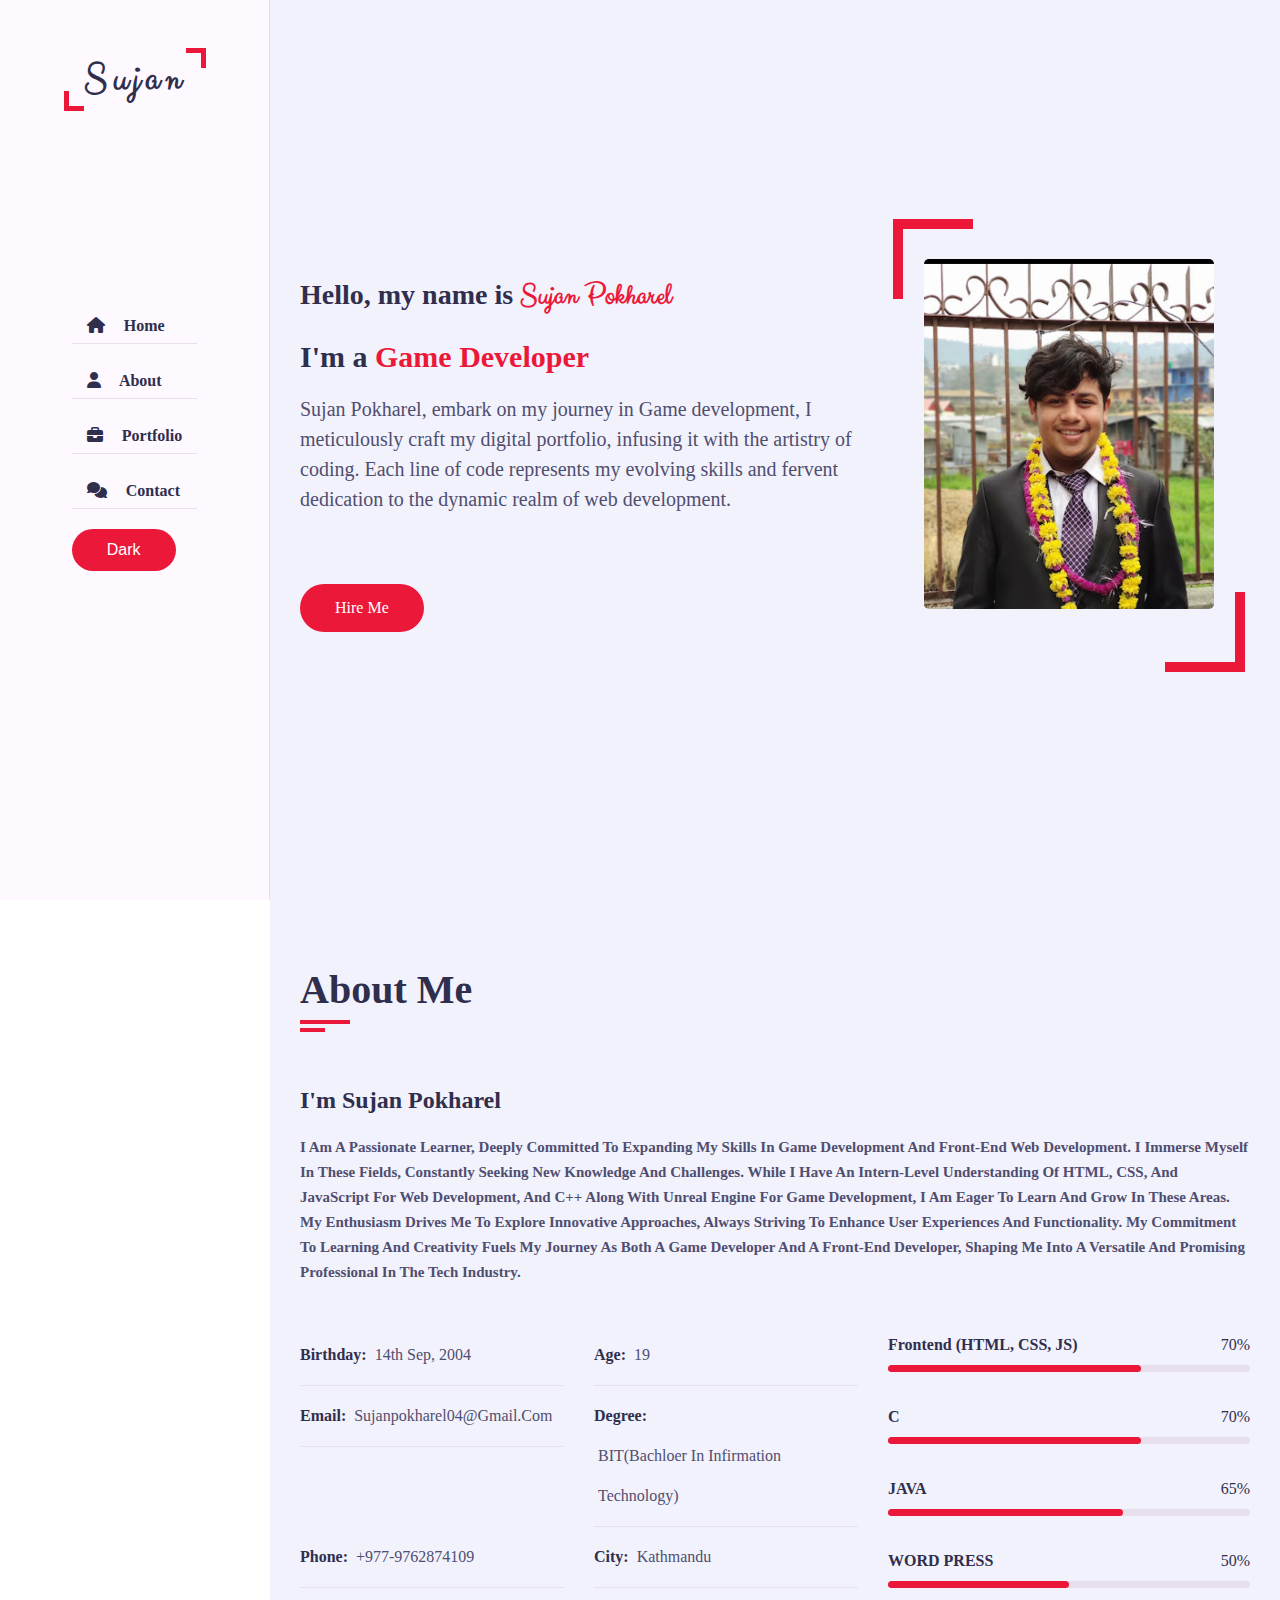
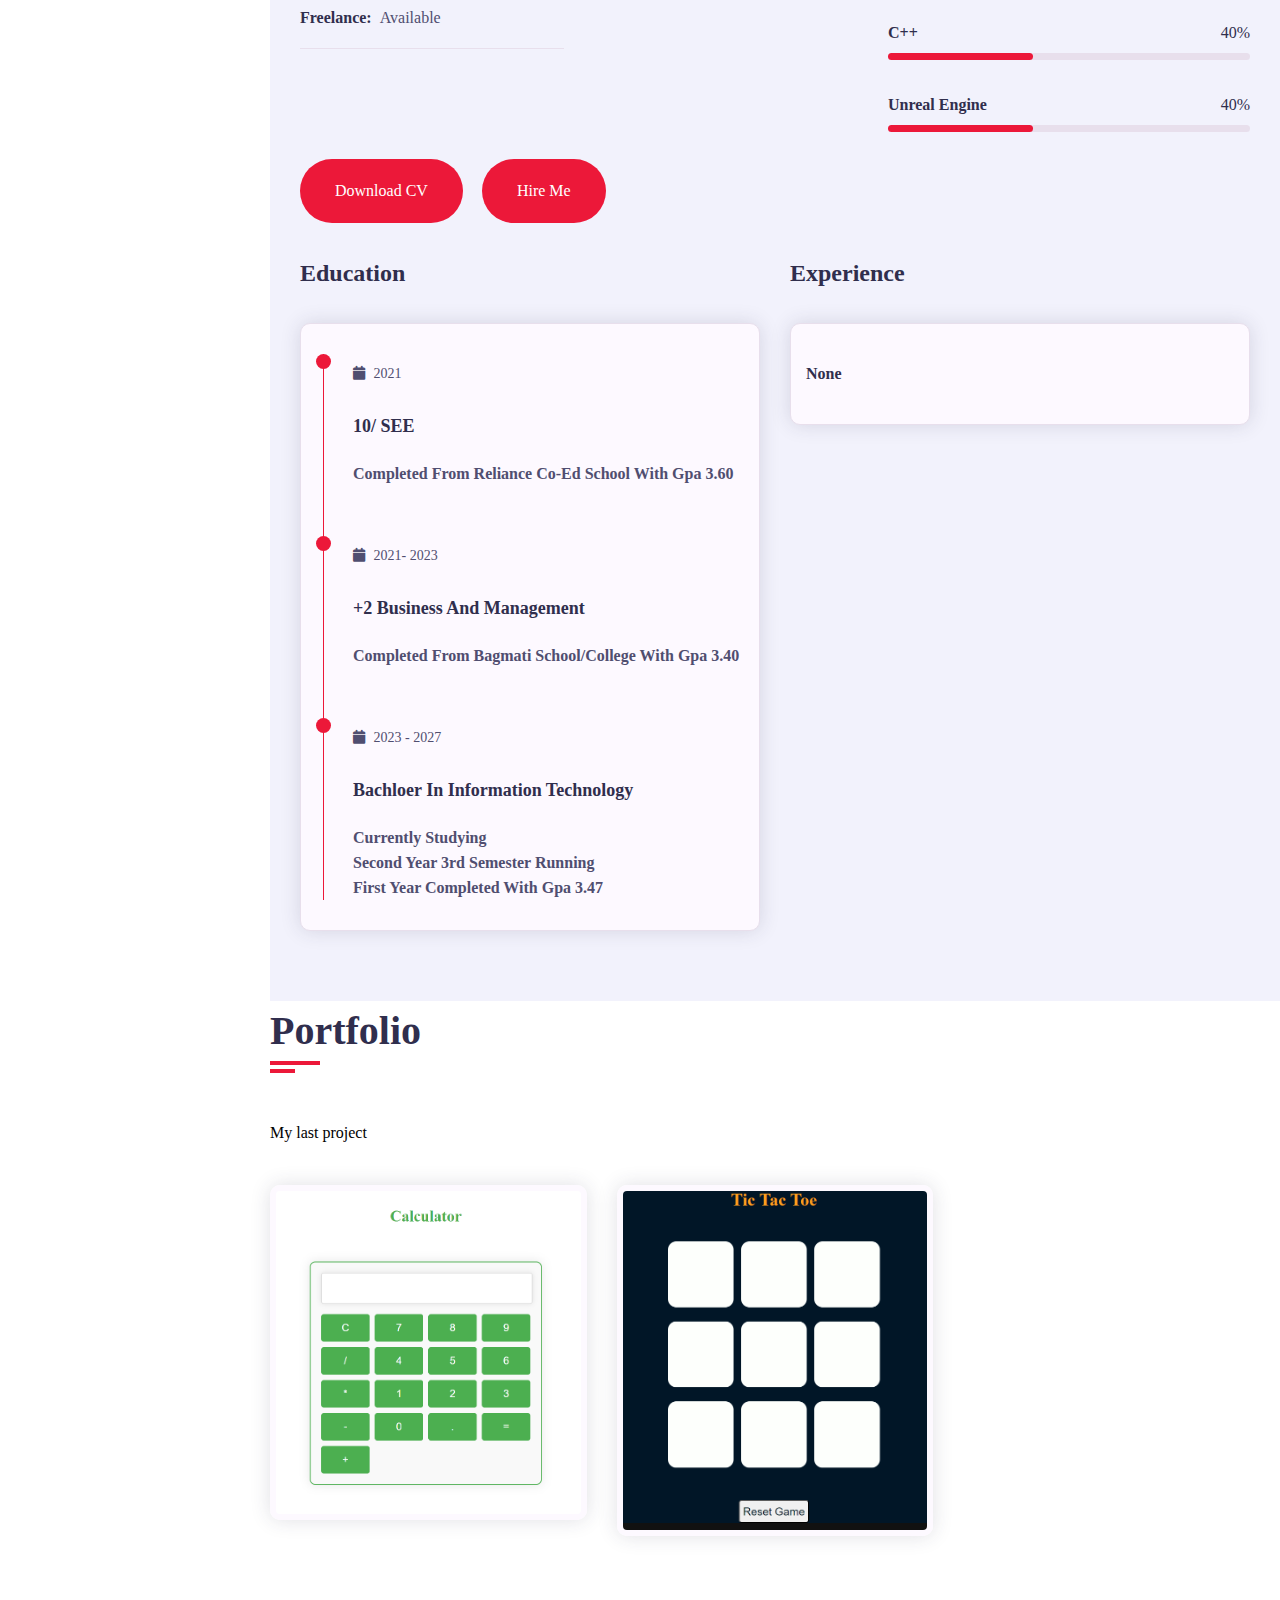
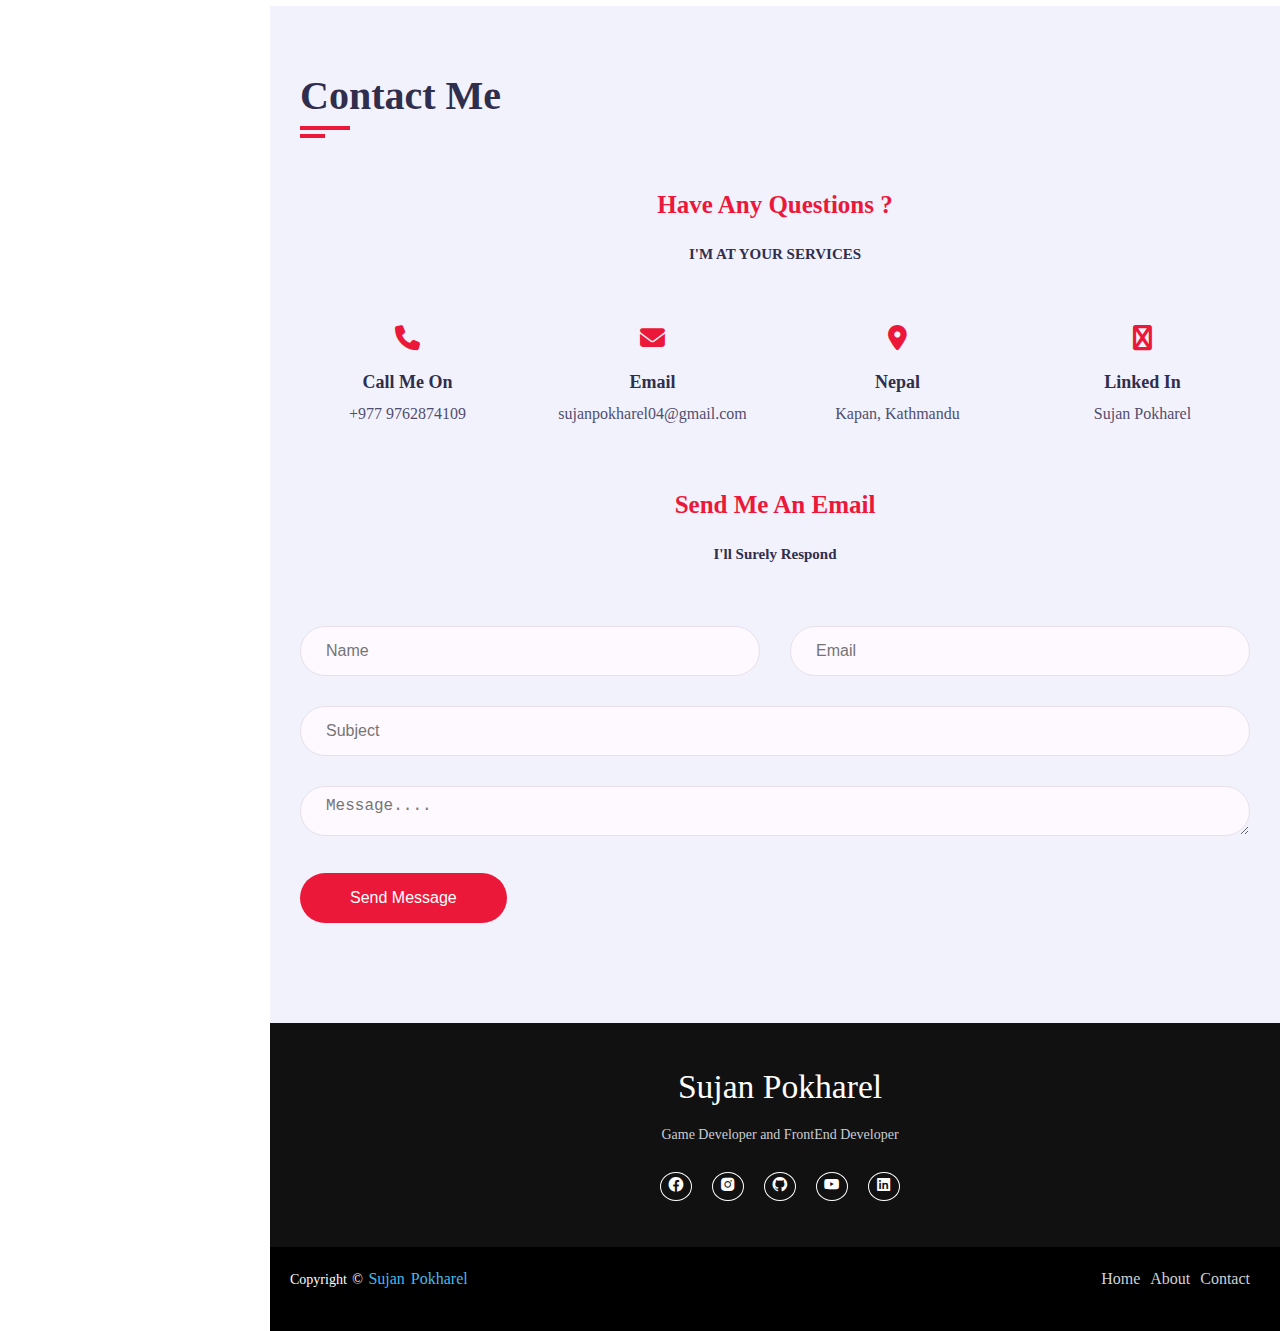
==== commit d158d26b: "FINAL:" ====
--- a/index.html
+++ b/index.html
@@ -4,6 +4,10 @@
     <meta charset="UTF-8">
     <meta name="viewport" content="width=device-width, initial-scale=1.0">
     <link rel="stylesheet" href="https://cdnjs.cloudflare.com/ajax/libs/font-awesome/6.5.1/css/all.min.css">
+
+    <link href='https://unpkg.com/boxicons@2.1.4/css/boxicons.min.css' rel='stylesheet'>
+
+
     <link rel="stylesheet" href="finalPortfolio.css">
     <link rel="stylesheet" href="color-1.css">
     <title>Sujan Pokharel</title>
@@ -25,7 +29,7 @@
             <ul class="nav">
                 <li><a href="#home" class="active"> <i class="fa fa-home"></i> Home</a></li>
                 <li><a href="#about" class="active" > <i class="fa fa-user"></i> About</a></li>
-                <li><a href="#"> <i class="fa fa-list"></i> Blog</a></li>
+                
                 <li><a href="#portfolio" class="active"> <i class="fa fa-briefcase"></i> Portfolio</a></li>
                 <li><a href="#contact" class="active"> <i class="fa fa-comments"></i> Contact</a></li>
                 <li> <button class="btn btn1">Dark</button></li>
@@ -45,7 +49,7 @@
             <ul class="nav">
                 <li><a href="#home" class="active"> <i class="fa fa-home"></i> Home</a></li>
                 <li><a href="#about" class="active" > <i class="fa fa-user"></i> About</a></li>
-                <li><a href="#"> <i class="fa fa-list"></i> To do list</a></li>
+                
                 <li><a href="#portfolio" class="active"> <i class="fa fa-briefcase"></i> Portfolio</a></li>
                 <li><a href="#contact" class="active"> <i class="fa fa-comments"></i> Contact</a></li>
                 <li> <button  class="btn btn1">Dark</button></li>
@@ -122,7 +126,7 @@
                                     </div>
                                     <div class="row">
                                         <div class="buttons padd-15">
-                                            <a href="#" class="btn">Download CV</a>
+                                            <a href="https://drive.google.com/drive/folders/1v3Ms7LLWGL3ApIV2ZukoO6v3ciO13T0V?usp=sharing" target="_blank" class="btn">Download CV</a>
                                             <a href="#contact" class="btn hire-me">Hire Me</a>
                                         </div>
                                     </div>
@@ -203,7 +207,7 @@
                                                             <i class="fa fa-calendar"></i> 2021
                                                         </h3>
                                                         <h4 class="timeline-title">10/ SEE</h4>
-                                                        <p class="timeline-text">Lorem ipsum dolor sit amet consectetur adipisicing elit. Voluptas aperiam necessitatibus mollitia, iure totam ex magni accusamus recusandae nostrum nihil aliquid voluptate dolorum consequatur deleniti perspiciatis in, magnam sed explicabo?</p>
+                                                        <p class="timeline-text">Completed from Reliance Co-Ed School with gpa 3.60</p>
                                                     </div>
 
                                                     <div class="timeline-item">
@@ -212,7 +216,7 @@
                                                             <i class="fa fa-calendar"></i> 2021- 2023
                                                         </h3>
                                                         <h4 class="timeline-title">+2 Business And Management</h4>
-                                                        <p class="timeline-text">Lorem ipsum dolor sit amet consectetur adipisicing elit. Voluptas aperiam necessitatibus mollitia, iure totam ex magni accusamus recusandae nostrum nihil aliquid voluptate dolorum consequatur deleniti perspiciatis in, magnam sed explicabo?</p>
+                                                        <p class="timeline-text">Completed from Bagmati School/College with gpa 3.40</p>
                                                     </div>
 
                                                     <div class="timeline-item">
@@ -221,7 +225,9 @@
                                                             <i class="fa fa-calendar"></i> 2023 - 2027
                                                         </h3>
                                                         <h4 class="timeline-title">Bachloer in Information Technology</h4>
-                                                        <p class="timeline-text">Lorem ipsum dolor sit amet consectetur adipisicing elit. Voluptas aperiam necessitatibus mollitia, iure totam ex magni accusamus recusandae nostrum nihil aliquid voluptate dolorum consequatur deleniti perspiciatis in, magnam sed explicabo?</p>
+                                                        <p class="timeline-text">Currently Studying <br>
+                                                            second year 3rd semester running <br> first year completed with gpa 3.47 
+                                                        </p>
                                                     </div>
                                                 </div>
                                             </div>
@@ -235,8 +241,8 @@
                                         <div class="row ">
                                             <div class="timeline-box padd-15">
                                                 <div class="timeline shadow-dark exp">
-                                                   
-                                                    <div class="timeline-item">
+                                                   <p>none</p>
+                                                    <!-- <div class="timeline-item">
                                                         <div class="circle-dot"></div>
                                                         <h3 class="timeline-date">
                                                             <i class="fa fa-calendar"></i> 2021
@@ -261,7 +267,7 @@
                                                         </h3>
                                                         <h4 class="timeline-title">Bachloer in Information Technology</h4>
                                                         <p class="timeline-text">Lorem ipsum dolor sit amet consectetur adipisicing elit. Voluptas aperiam necessitatibus mollitia, iure totam ex magni accusamus recusandae nostrum nihil aliquid voluptate dolorum consequatur deleniti perspiciatis in, magnam sed explicabo?</p>
-                                                    </div>
+                                                    </div> -->
                                                 </div>
                                             </div>
                                         </div>
@@ -292,27 +298,14 @@
                             </div>
                         </div>
                         <div class="row">
-                            <!-- portfolio item starts -->
-
-                            <div class="portfolio-item padd-15">
-                                <div class="portfolio-item-inner shadow-dark">
-                                    <div class="portfolio-img">
-
-                                       <a href="./TIC-TAk-TOE/index.html"> <img src="" alt=" project img"> </a>
-                                    </div>
-
-                                </div>
-                            </div>
-
-
-                            <!-- portfolio item ends -->
+                           
 
                              <!-- portfolio item starts -->
 
                              <div class="portfolio-item padd-15">
                                 <div class="portfolio-item-inner shadow-dark">
                                     <div class="portfolio-img">
-                                        <img src="" alt="project img">
+                                        <a href="https://sujanpokharel-calculator.netlify.app/" target="_blank"><img src="calculator.png" alt="project img" ></a>
                                     </div>
 
                                 </div>
@@ -326,21 +319,7 @@
                              <div class="portfolio-item padd-15">
                                 <div class="portfolio-item-inner shadow-dark">
                                     <div class="portfolio-img">
-                                        <img src="" alt="project img">
-                                    </div>
-
-                                </div>
-                            </div>
-
-                            
-                            <!-- portfolio item ends -->
-
-                             <!-- portfolio item starts -->
-
-                             <div class="portfolio-item padd-15">
-                                <div class="portfolio-item-inner shadow-dark">
-                                    <div class="portfolio-img">
-                                        <img src="" alt="project img">
+                                        <a href="https://sujanpokharel-tictactoe.netlify.app/" target="_blank"><img src="tictactoe.png" alt="project img"></a>
                                     </div>
 
                                 </div>
@@ -448,16 +427,55 @@
                     <!-- contact form  ends-->
                 </div>
             </section>
+
+          
             <!-- Contact ends-->
-
-
-            <!-- COntaact start-->
+             <!-- footer start -->
+
+             <section class="foot"> 
+            <footer>
+                <div class="footer-content">
+                    <h3>Sujan Pokharel</h3>
+                    <p>Game Developer and FrontEnd Developer</p>
+                    <ul class="socials">
+                        <li><a href="https://www.facebook.com/suzzan.pokharel.16" target = "_blank"
+                             ><i class='bx bxl-facebook-circle'></i></a></li>
+                        <li><a href="https://www.instagram.com/pokharelsuzzan/" target = "_blank"
+                            ><i class='bx bxl-instagram-alt'></i></a></li>
+                        <li><a href="https://github.com/suzzan04" target = "_blank"
+                            ><i class='bx bxl-github' ></i></a></li>
+                        <li><a href="https://www.youtube.com/channel/UCUyiuSGuqAYHpsKVGFMo6zw" target = "_blank"
+                            ><i class='bx bxl-youtube' ></i></a></li>
+                        <li><a href="https://www.linkedin.com/in/sujan-pokharel-7384a2261/" target ="_ blank"
+                            ><i class='bx bxl-linkedin-square' ></i></a></li>
+                    </ul>
+                </div>
+                <div class="footer-bottom">
+                    <div>
+                    <p>copyright &copy; <a href="#">Sujan Pokharel</a>  </p> 
+                    </div>
+                            <div class="footer-menu">
+                              <ul class="f-menu">
+                                <li><a href="#home">Home</a></li>
+                                <li><a href="#about">About</a></li>
+                                <li><a href="#contact">Contact</a></li> 
+
+                              </ul>
+                            </div>
+                </div>
+        
+            </footer>
+        </section>
+         <!-- footer end -->
+           
 
          </div>
          <!-- Main COntent end -->
     </div>
      <!-- Main Container end-->
 
+       
+
      <!-- js script -->
      <script src="index.js"></script>
 </body>
--- a/finalPortfolio.css
+++ b/finalPortfolio.css
@@ -393,11 +393,12 @@
  .typing::before{
    
     content: "";
-    position: absolute;
-    width: 100%;
-    border-left: 2px solid var(--bg--lightGrey);
     animation: animate 4s steps(19) infinite;
    
+}
+
+.portfolio-img a img:hover{
+background-color: #504e70;
 }
 @keyframes animate{
     40%, 60%{
@@ -759,7 +760,6 @@
     display: none;
 }
 
-
 /* media query */
 
 @media(max-width:1199px){
--- a/color-1.css
+++ b/color-1.css
@@ -1,3 +1,116 @@
 :root{
     --skin-color:#ec1839;
-}+}
+
+    section footer{
+    background:#111;
+    color: #fff;
+    display: block;
+    opacity: 1;
+    
+    padding-top: 40px;
+}
+
+
+.footer-content{
+    display: flex;
+    margin-left: 10px;
+    align-items: center;
+    justify-content: center;
+    flex-direction: column;
+    text-align: center;
+}
+.footer-content h3{
+    font-size: 2.1rem;
+    font-weight: 500;
+    text-transform: capitalize;
+    line-height: 3rem;
+}
+.footer-content p{
+    max-width: 500px;
+    margin: 10px auto;
+    line-height: 28px;
+    font-size: 14px;
+    color: #cacdd2;
+}
+.socials{
+    list-style: none;
+    display: flex;
+    align-items: center;
+    justify-content: center;
+    margin: 1rem 0 3rem 0;
+}
+.socials li{
+    margin: 0 10px;
+}
+.socials a{
+    text-decoration: none;
+    color: #fff;
+    border: 1.1px solid white;
+    padding: 5px;
+
+    border-radius: 50%;
+
+}
+.socials a i{
+    font-size: 1.1rem;
+    width: 20px;
+
+
+    transition: color .4s ease;
+
+}
+.socials a:hover i{
+    color: aqua;
+}
+
+.footer-bottom{
+    background: #000;
+    padding: 20px;
+padding-bottom: 40px;
+    text-align: center;
+    display: flex;
+    justify-content: space-between;
+}
+.footer-bottom p{
+float: left;
+    font-size: 14px;
+    word-spacing: 2px;
+    text-transform: capitalize;
+}
+.footer-bottom p a{
+  color:#44bae8;
+  font-size: 16px;
+  text-decoration: none;
+}
+.footer-bottom span{
+    text-transform: uppercase;
+    opacity: .4;
+    font-weight: 200;
+}
+.footer-menu{
+  float: right;
+
+}
+.footer-menu ul{
+  display: flex;
+}
+.footer-menu ul li{
+padding-right: 10px;
+display: block;
+}
+.footer-menu ul li a{
+  color: #cfd2d6;
+  text-decoration: none;
+}
+.footer-menu ul li a:hover{
+  color: #27bcda;
+}
+
+/* @media (max-width:500px) {
+.footer-menu ul{
+  display: flex;
+  margin-top: 10px;
+  margin-bottom: 20px;
+}
+} */
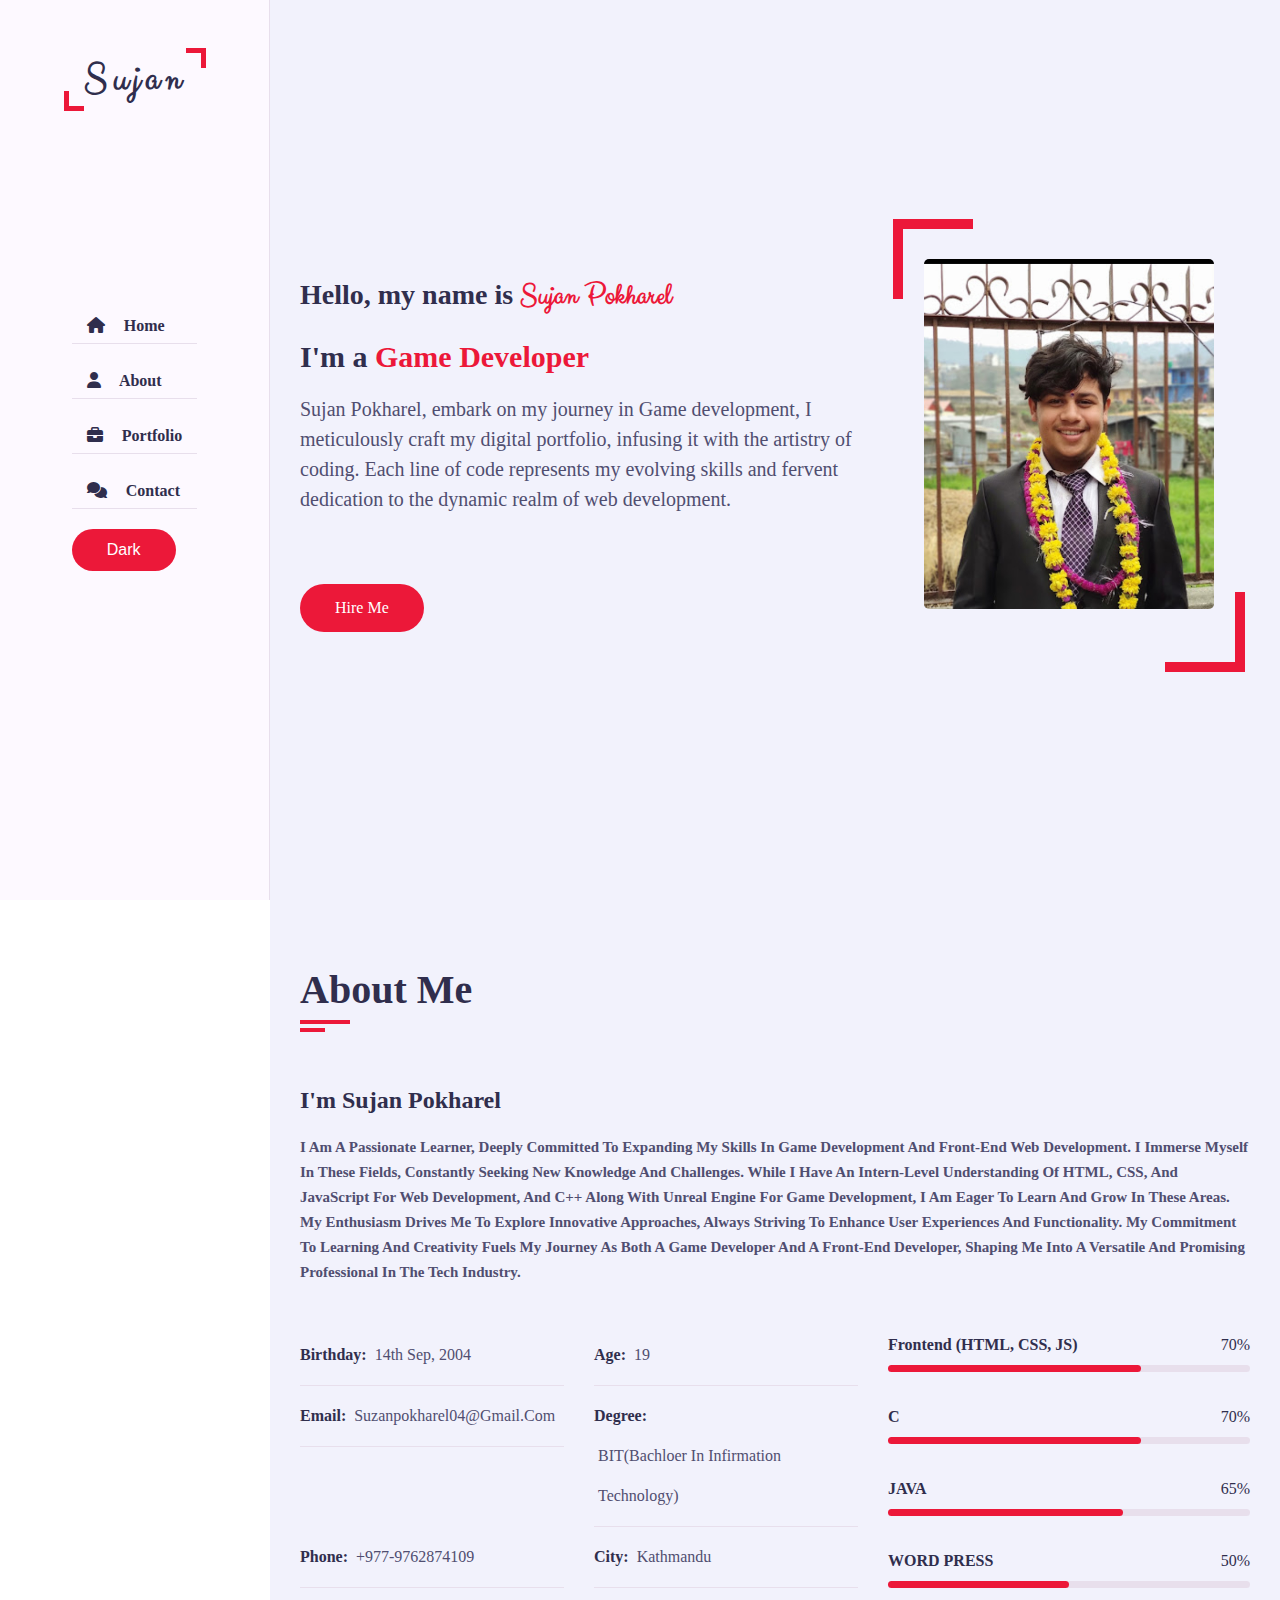
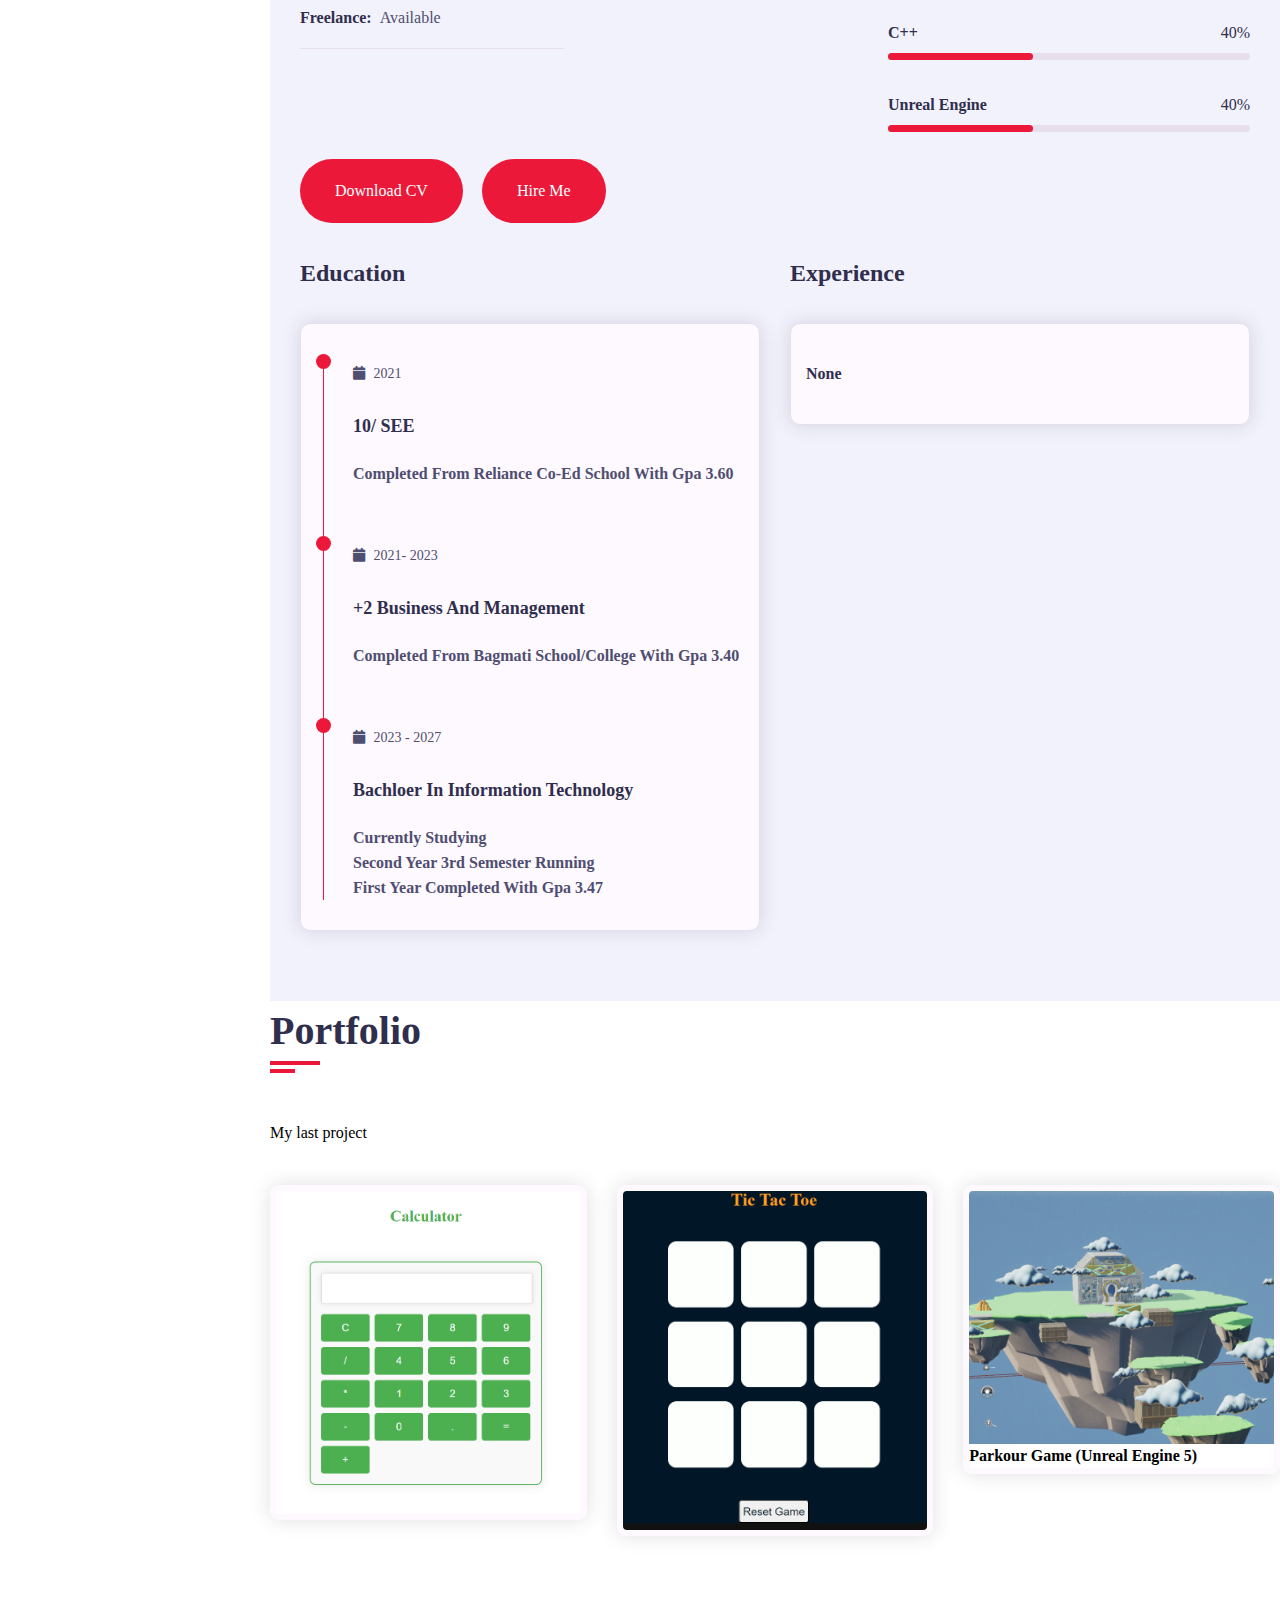
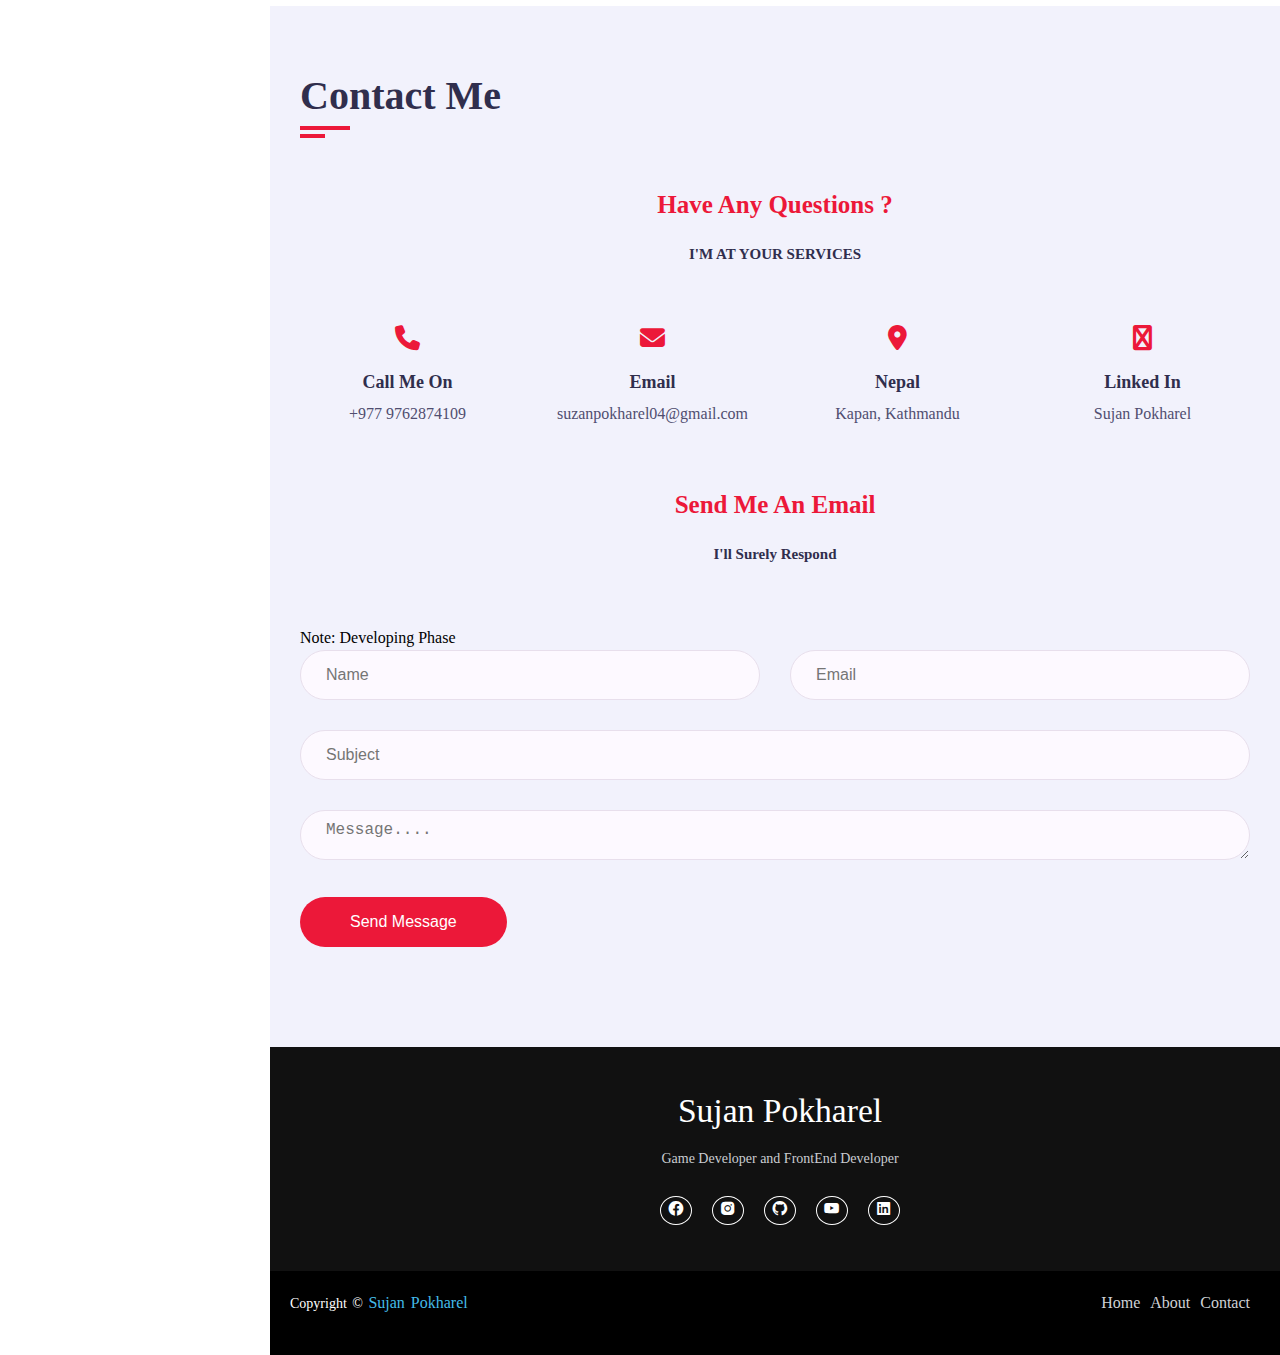
==== commit 7da49f47: "commit" ====
--- a/index.html
+++ b/index.html
@@ -109,7 +109,7 @@
                                             <p class="detail-Title">Age: <span class="detail">19 </span> </p>
                                         </div>
                                         <div class="info-item padd-15">
-                                            <p class="detail-Title">Email: <span class="detail">sujanpokharel04@gmail.com </span> </p>
+                                            <p class="detail-Title">Email: <span class="detail">suzanpokharel04@gmail.com </span> </p>
                                         </div>
                                         <div class="info-item padd-15">
                                             <p class="detail-Title">Degree: <span class="detail">BIT(Bachloer in Infirmation Technology)</span> </p>
@@ -327,11 +327,25 @@
 
                             
                             <!-- portfolio item ends -->
-                        </div>
-                    </div>
-                </section>
-            <!-- Portfolio ends-->
-
+                              <!-- portfolio item starts -->
+
+                              <div class="portfolio-item padd-15">
+                                <div class="portfolio-item-inner shadow-dark">
+                                    <div class="portfolio-img">
+                                        <a href="https://drive.google.com/drive/folders/1a1NM1HBEViQ81dUCxN_CsJBaPaRDnYCc" target="_blank"><img src="Screenshot 2024-05-21 221722.png" alt="project img"></a>
+                                        <p><b>Parkour Game (Unreal Engine 5) </b></p>
+                                    </div>
+
+                                </div>
+                            </div>
+
+                            
+                            <!-- portfolio item ends -->
+                       
+        </div>
+    </div>
+</section>
+<!-- Portfolio ends-->
 
                 <!-- COntaact start-->
             <section class="contact section" id="contact">
@@ -357,7 +371,7 @@
                         <div class="contact-info-item padd-15">
                             <div class="icon"><i class="fa fa-envelope"></i></div>
                             <h4 class="contacth4">Email</h4>
-                            <p  class="contactP">sujanpokharel04@gmail.com</p>
+                            <p  class="contactP">suzanpokharel04@gmail.com</p>
                         </div>
                         <!-- contact info item  end-->
 
@@ -385,6 +399,7 @@
 
                     <h3 class="contact-title padd-15">Send Me An Email</h3>
                     <h4 class="contact-sub-title padd-15">I'll Surely Respond</h4>
+                    <p>Note: Developing Phase</p>
                     <!-- contact form -->
                     <div class="row">
                         <div class="contact-form padd-15">
--- a/finalPortfolio.css
+++ b/finalPortfolio.css
@@ -667,6 +667,7 @@
  }
 
  /* contact */
+ 
  .contact-title{
     color: var(--skin-color);
     text-align: center;
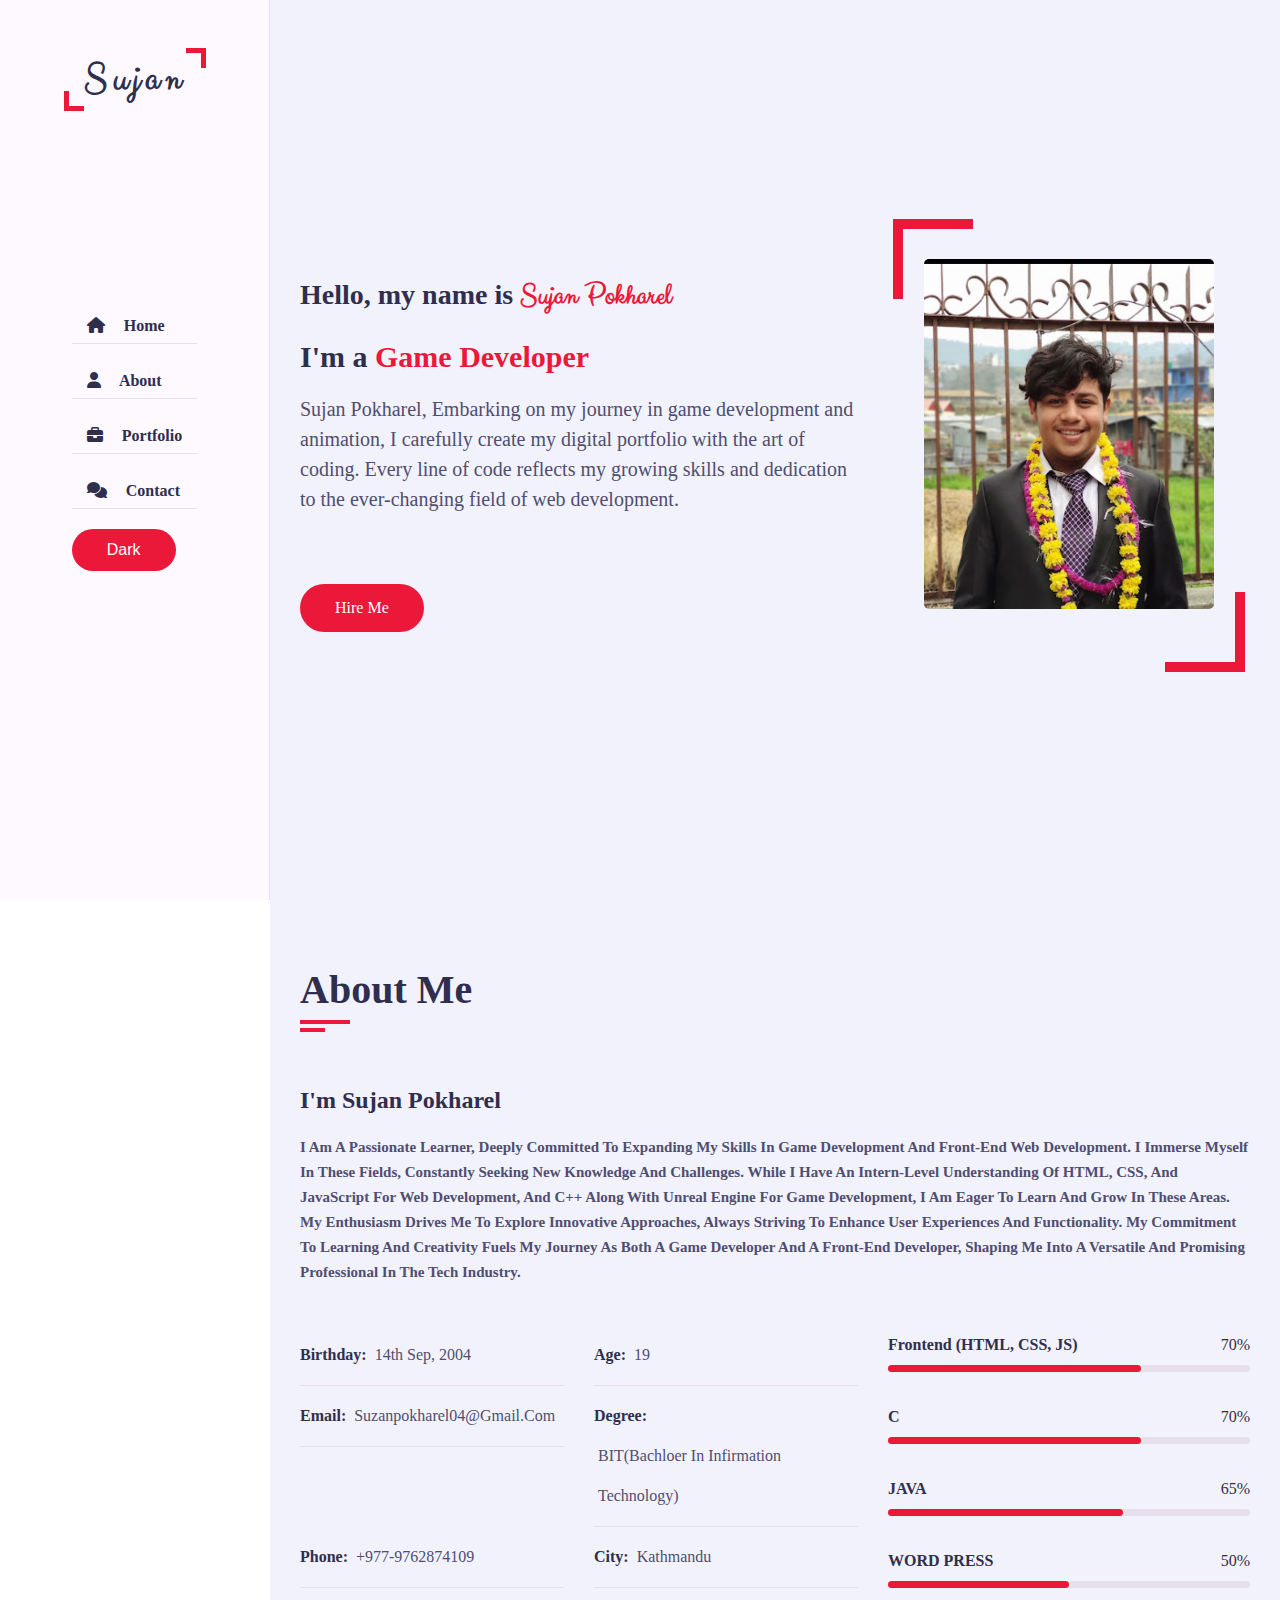
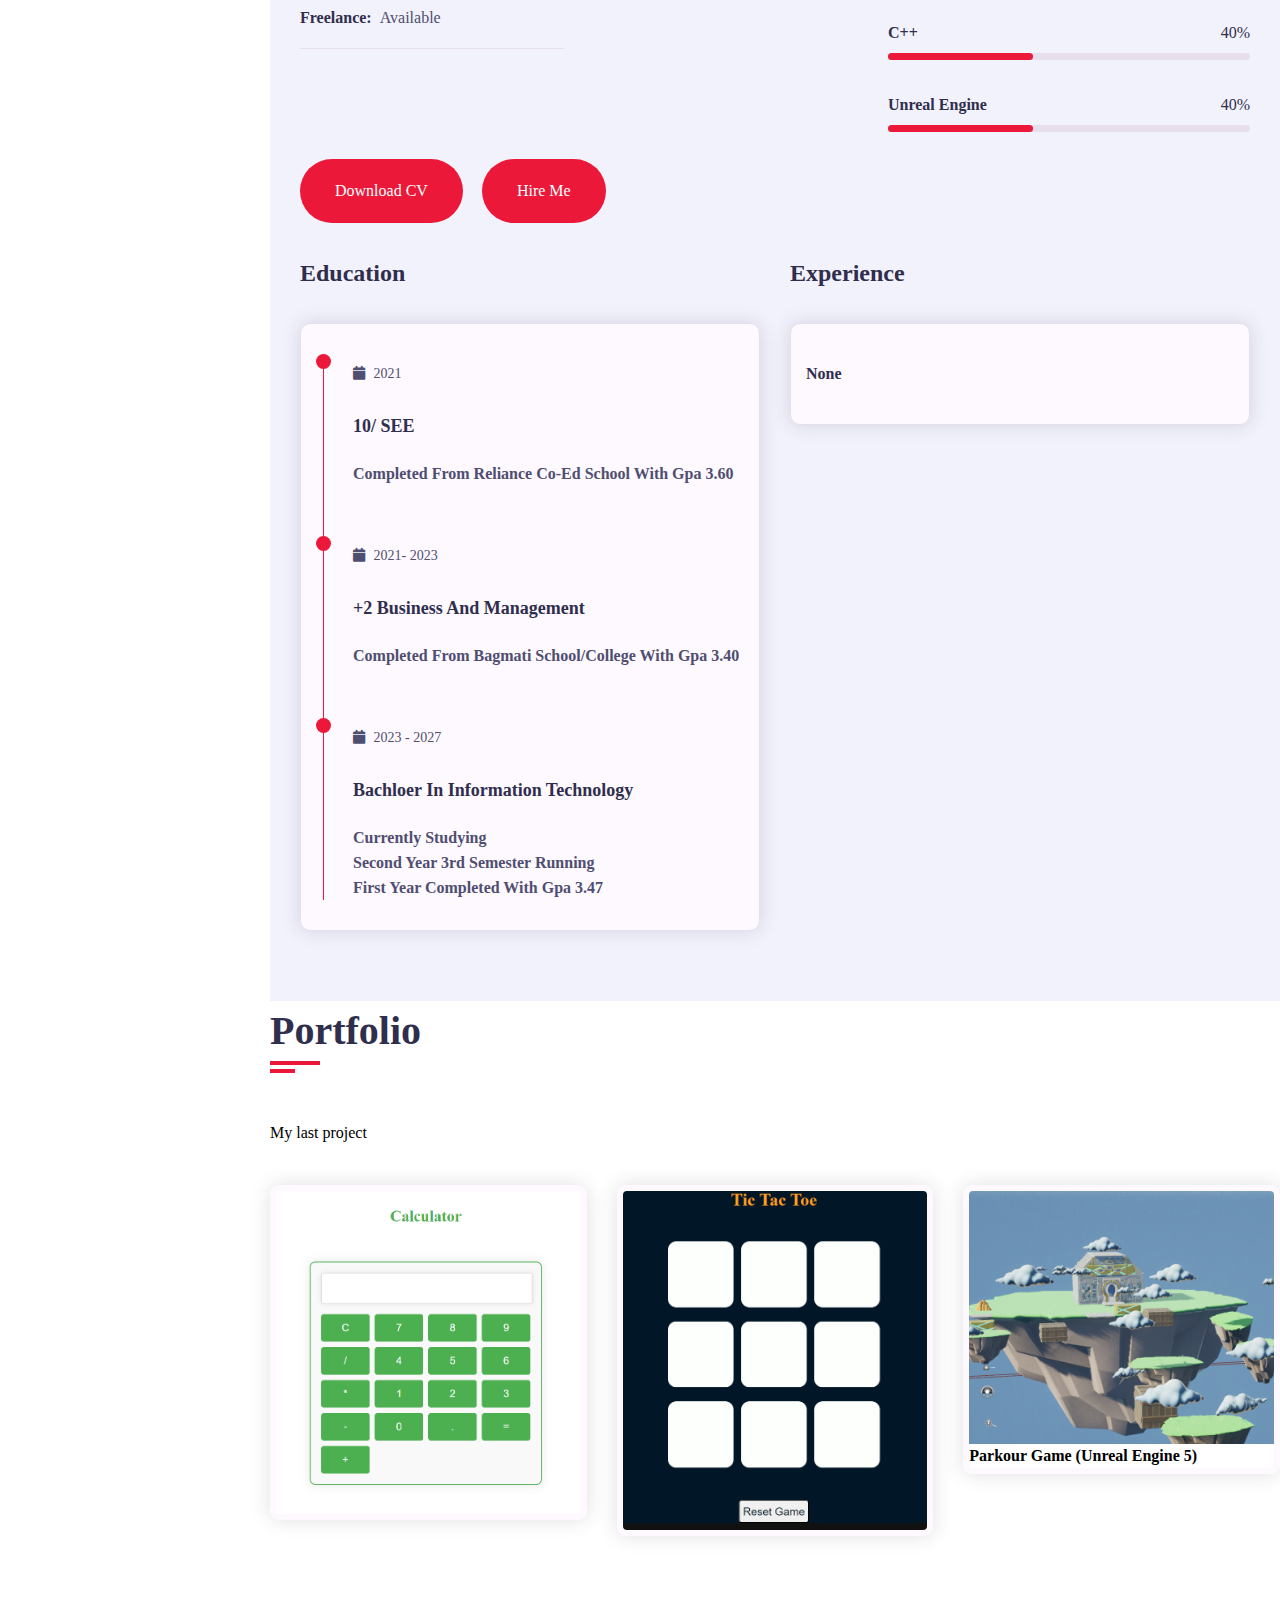
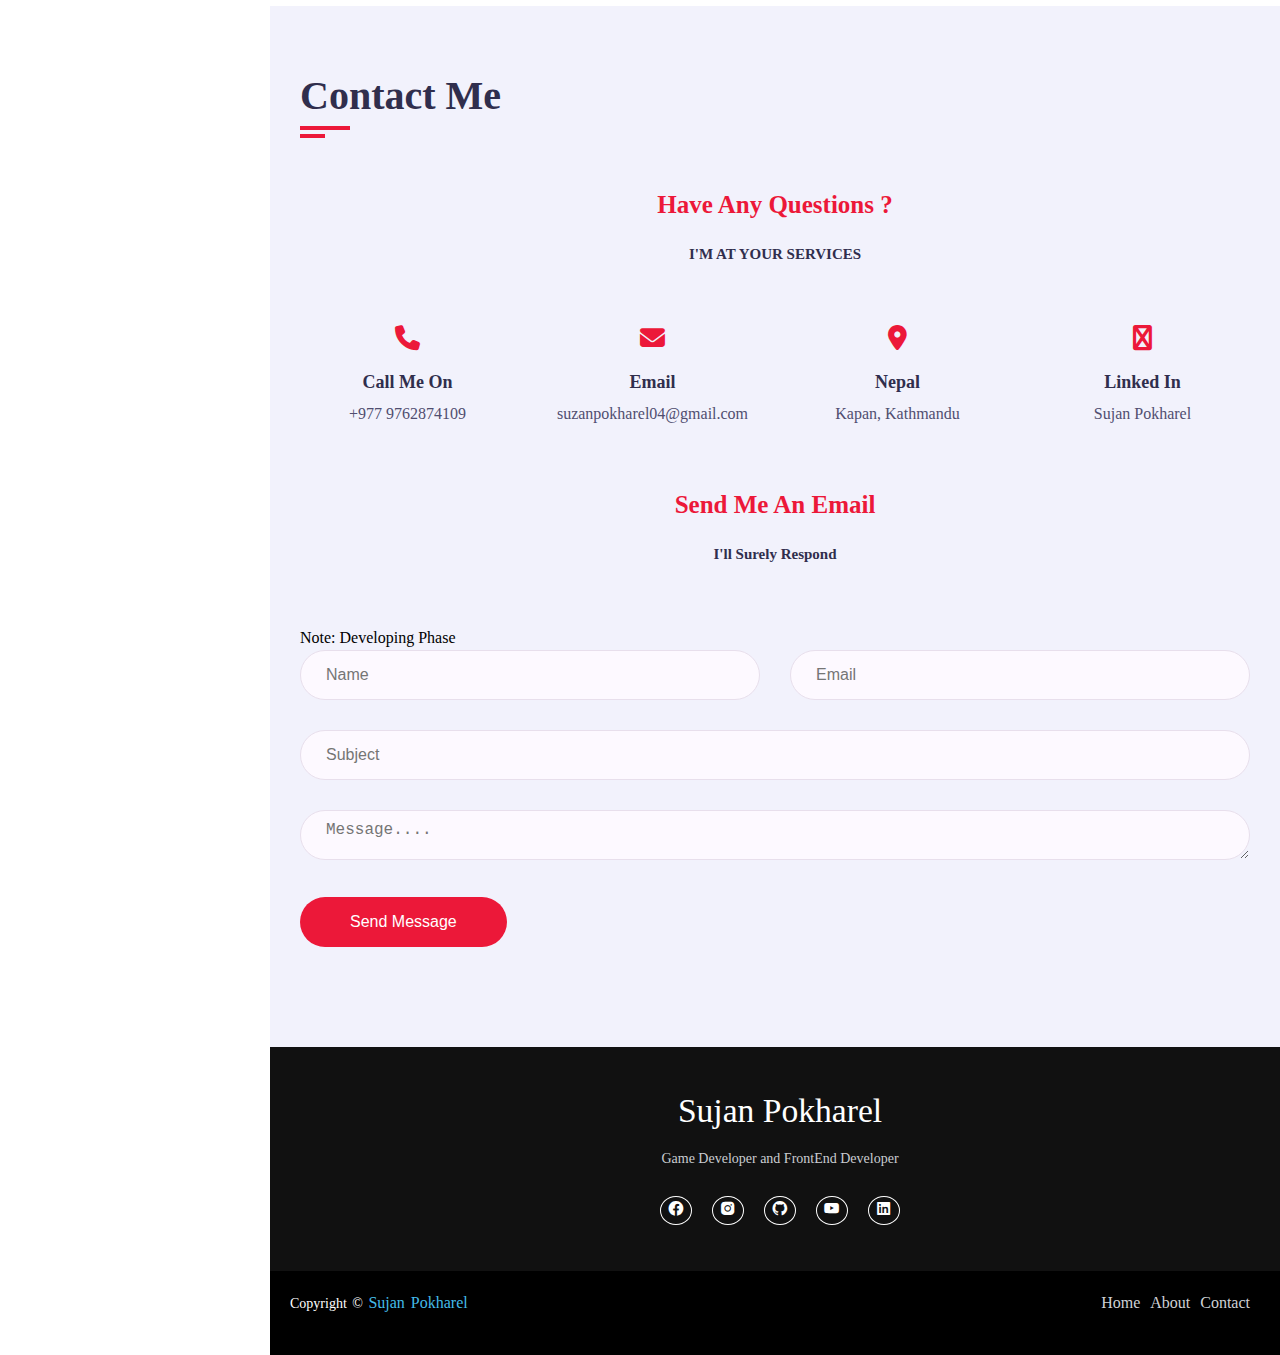
==== commit 275a3558: "last host commit" ====
--- a/index.html
+++ b/index.html
@@ -69,7 +69,8 @@
                             <h3 class="hello">Hello, my name is <span class="name"> Sujan Pokharel</span></h3>
                             <h3 class="my-profession">I'm a <span class="typing">Game Developer</span>
                             </h3>
-                            <p class="homePara"> Sujan Pokharel, embark on my journey in Game development, I meticulously craft my digital portfolio, infusing it with the artistry of coding. Each line of code represents my evolving skills and fervent dedication to the dynamic realm of web development.
+                            <p class="homePara"> Sujan Pokharel, 
+                                Embarking on my journey in game development and animation, I carefully create my digital portfolio with the art of coding. Every line of code reflects my growing skills and dedication to the ever-changing field of web development.
                             </p>
                             <a href="#contact" class="btn hire-me">Hire Me</a>
                             <a href="#" class="btn menu homeMenu">Menu</a>
--- a/finalPortfolio.css
+++ b/finalPortfolio.css
@@ -809,7 +809,7 @@
         max-width: 100%;
     }
 }
-@media(max-width:714px){
+@media(max-width:746px){
  
     .about .about-content .personal-info .info-item{
      margin-left: 20px;
@@ -823,3 +823,70 @@
     }
 }
 
+
+
+
+/* gpt */
+
+
+@media (min-width: 1200px) {
+
+    .about .about-content, .portfolio .portfolio-heading, .contact .contact-info-item {
+        flex: 1;
+    }
+}
+
+@media (max-width: 576px) {
+    .about .personal-info .info-item p, .about .skills .skill-item h5, .contact .contact-info-item h4 {
+        font-size: 14px;
+    }
+}
+
+@media (max-width: 387px) {
+    .about .personal-info .info-item p, 
+    .about .skills .skill-item h5, 
+    .contact .contact-info-item h4 {
+        font-size: 12px; /* Reduce font size to prevent overlap */
+    }
+
+    .padd-15 {
+        padding: 5px; /* Reduce padding to make more space */
+    }
+
+    .about .personal-info, 
+    .about .skills, 
+    .contact .contact-info-item {
+        flex-direction: column; /* Stack items vertically */
+        align-items: flex-start;
+    }
+
+    .about .personal-info .info-item, 
+    .about .skills .skill-item, 
+    .contact .contact-info-item {
+        margin-bottom: 10px; /* Add space between items */
+    }
+
+    .about .personal-info .info-item p .detail, 
+    .contact .contact-info-item .contactP {
+        display: block; /* Make details appear on a new line */
+        margin-top: 5px; /* Add margin to separate details from title */
+    }
+
+    .progress {
+        width: 100%; /* Ensure progress bars take full width */
+    }
+
+    .about .skills .skill-item .progress-in {
+        height: 8px; /* Adjust the height of progress bar for smaller screens */
+    }
+
+    .buttons .btn {
+        padding: 8px 12px; /* Adjust button padding for smaller screens */
+        font-size: 12px; /* Reduce button font size */
+    }
+
+    .contact .contact-form .form-control {
+        font-size: 12px; /* Adjust input font size */
+        padding: 8px; /* Adjust padding inside input fields */
+    }
+}
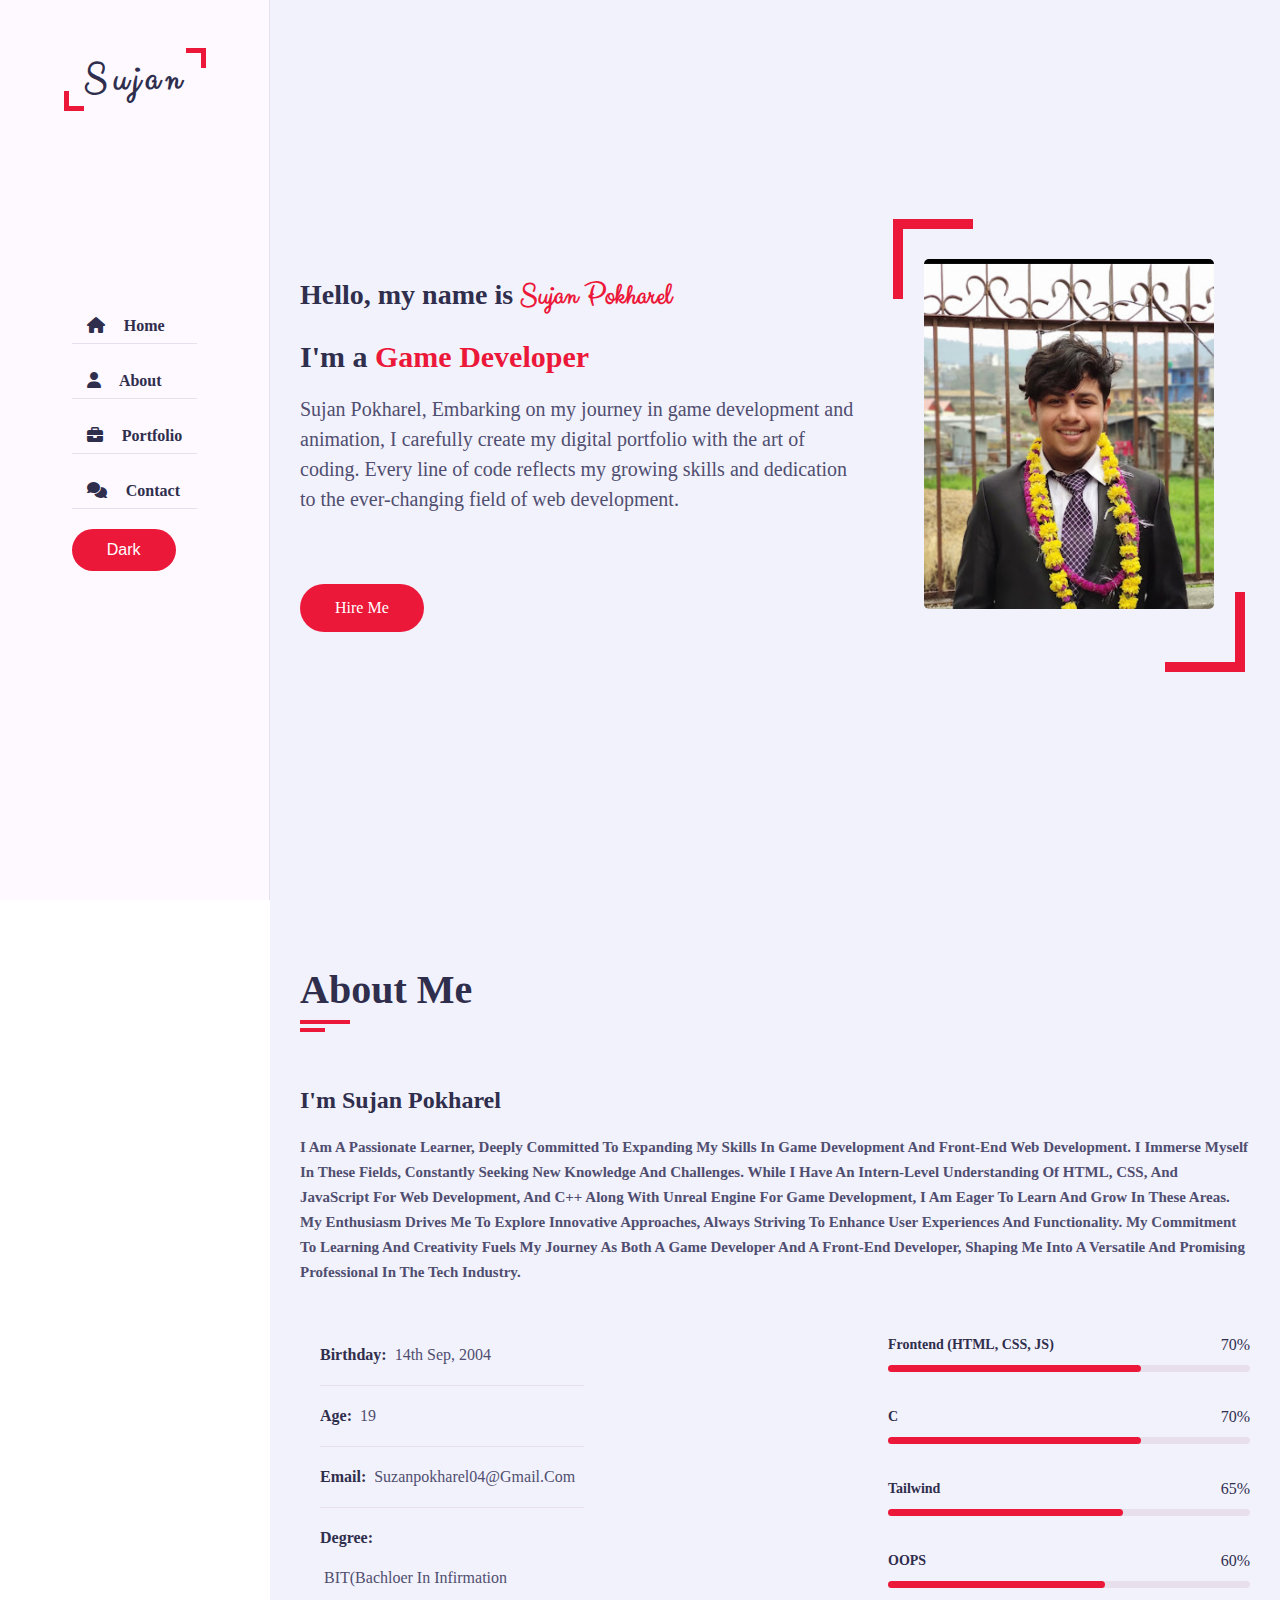
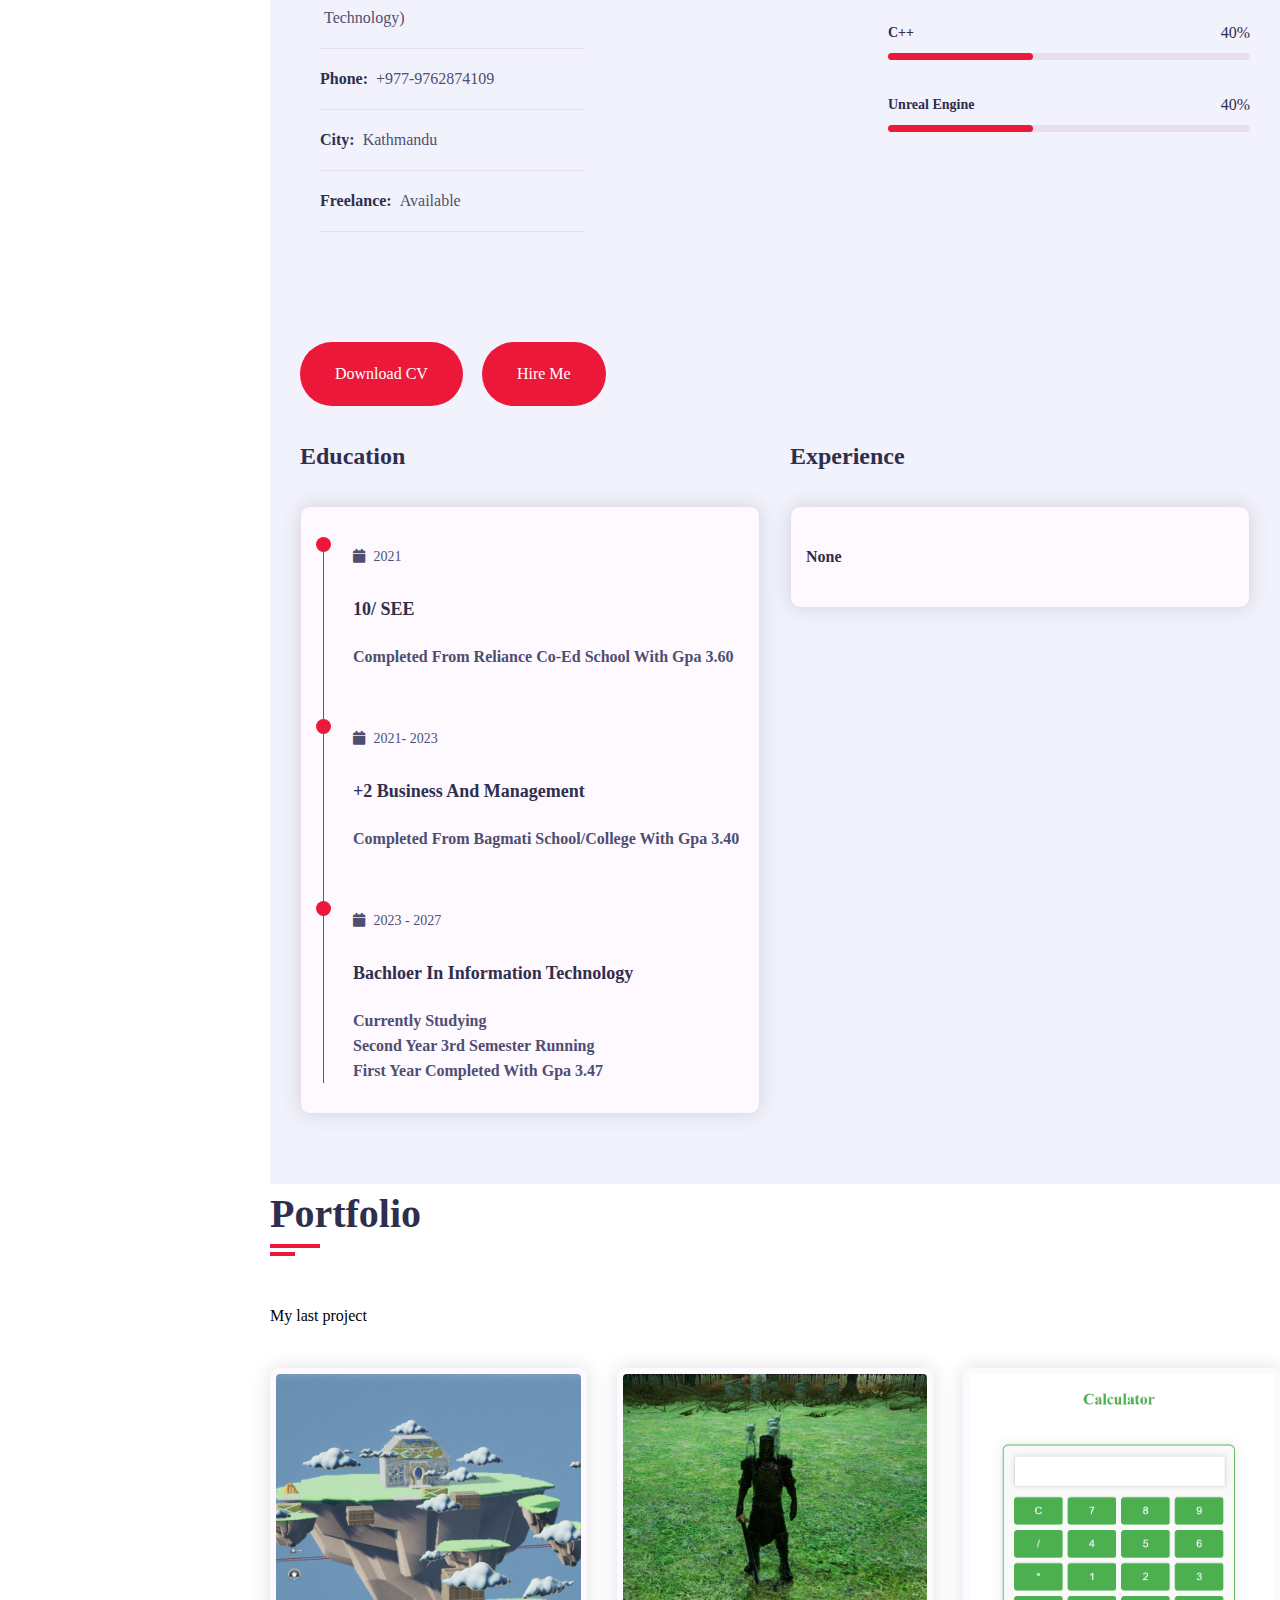
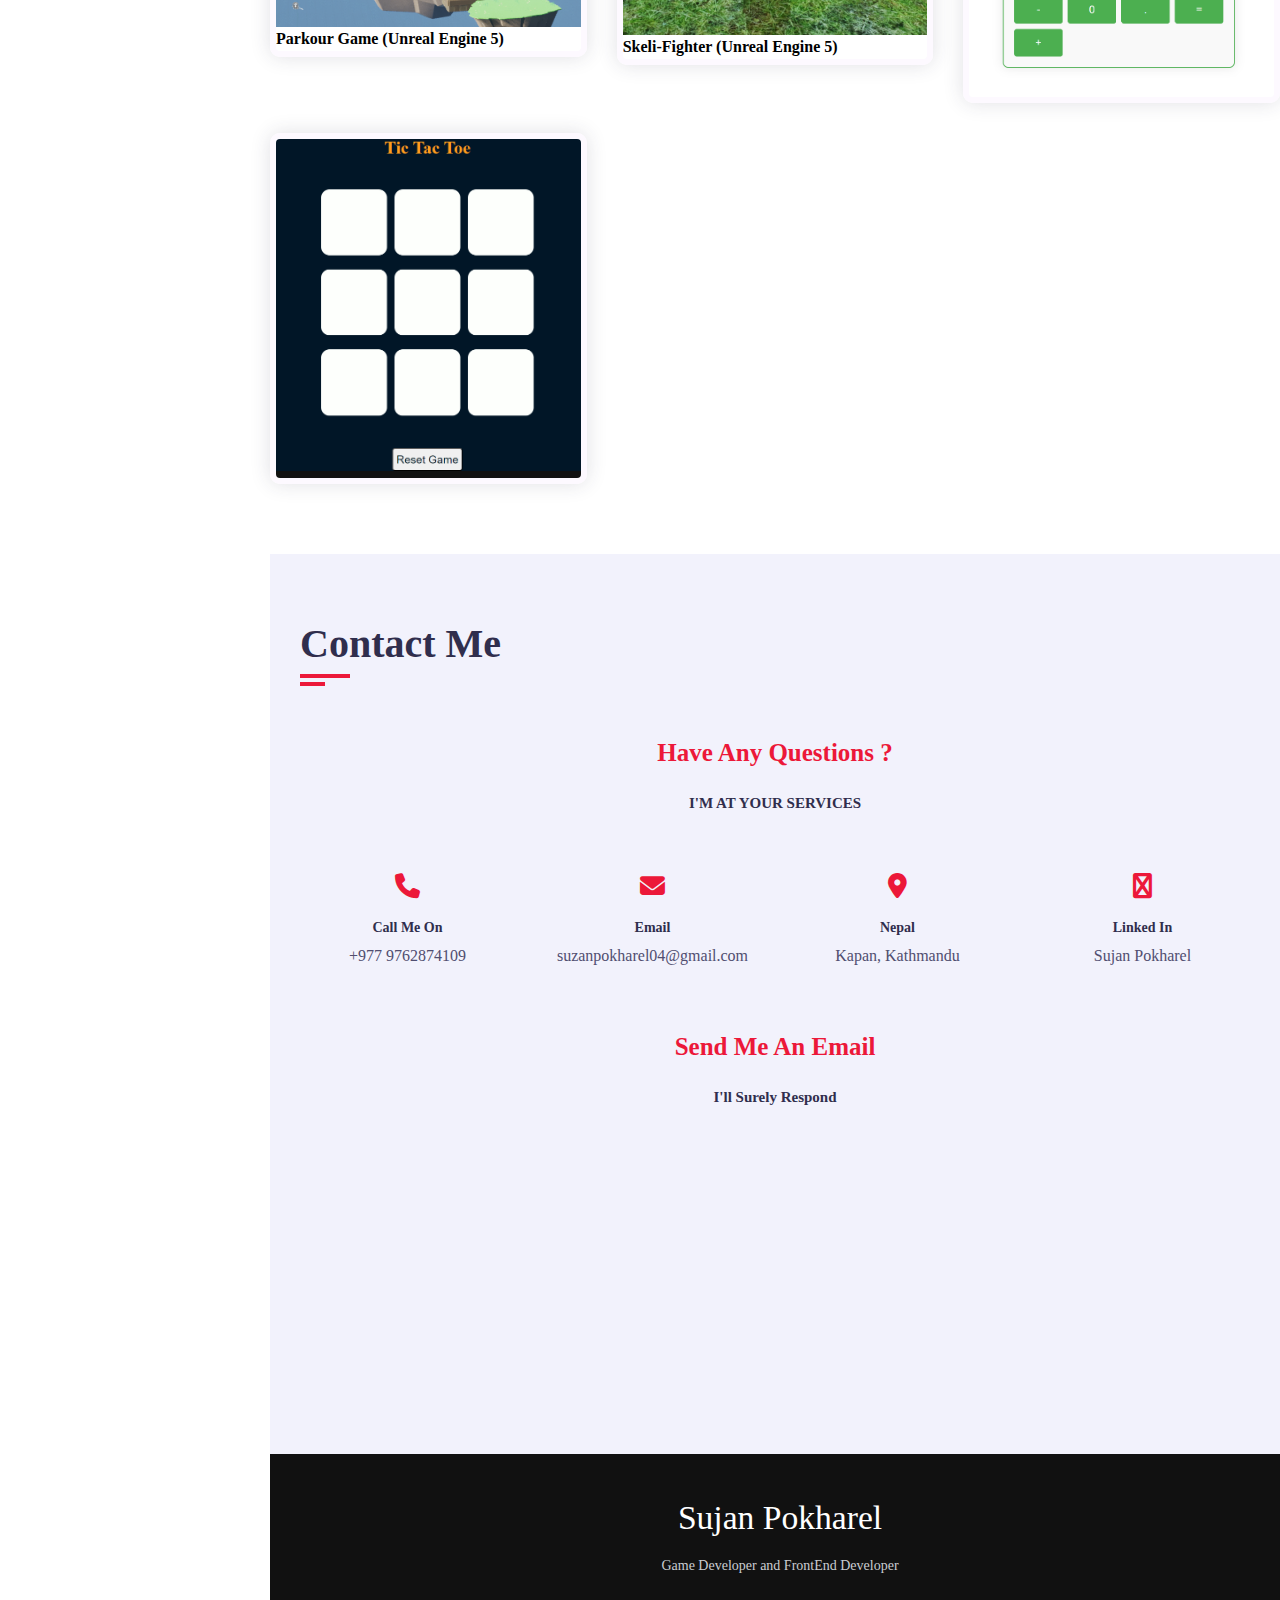
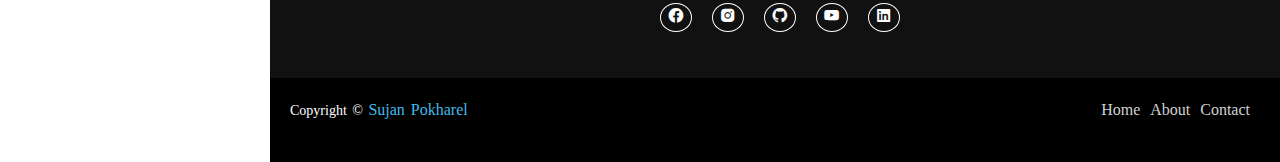
==== commit c5b717f5: "changes" ====
--- a/index.html
+++ b/index.html
@@ -158,7 +158,7 @@
 
                                     <div class="skill-item padd-15">
 
-                                        <h5 class="skill">JAVA</h5>
+                                        <h5 class="skill">Tailwind</h5>
                                         <div class="progress">
                                             <div class="progress-in" style="width: 65%;"> </div>
                                             <div class="skill-percent">65%</div>
@@ -167,12 +167,13 @@
 
                                     <div class="skill-item padd-15">
 
-                                        <h5 class="skill">WORD PRESS</h5>
+                                        <h5 class="skill">OOPS</h5>
                                         <div class="progress">
-                                            <div class="progress-in" style="width: 50%;"> </div>
-                                            <div class="skill-percent">50%</div>
-                                        </div>
-                                    </div>
+                                            <div class="progress-in" style="width: 60%;"> </div>
+                                            <div class="skill-percent">60%</div>
+                                        </div>
+                                    </div>
+                                 
 
                                     <div class="skill-item padd-15">
 
@@ -182,6 +183,7 @@
                                             <div class="skill-percent">40%</div>
                                         </div>
                                     </div>
+                                   
 
                                     <div class="skill-item padd-15">
 
@@ -299,6 +301,35 @@
                             </div>
                         </div>
                         <div class="row">
+                               <!-- portfolio item starts -->
+
+                               <div class="portfolio-item padd-15">
+                                <div class="portfolio-item-inner shadow-dark">
+                                    <div class="portfolio-img">
+                                        <a href="https://drive.google.com/drive/folders/1a1NM1HBEViQ81dUCxN_CsJBaPaRDnYCc" target="_blank"><img src="Screenshot 2024-05-21 221722.png" alt="project img"></a>
+                                        <p><b>Parkour Game (Unreal Engine 5) </b></p>
+                                    </div>
+
+                                </div>
+                            </div>
+
+                            
+                            <!-- portfolio item ends -->
+
+                               <!-- portfolio item starts -->
+
+                               <div class="portfolio-item padd-15">
+                                <div class="portfolio-item-inner shadow-dark">
+                                    <div class="portfolio-img">
+                                        <a href="https://drive.google.com/drive/folders/15bDpeyYXVhDe2FlLZIQPT9P5vi4YetdK?usp=drive_link" target="_blank"><img src="Screenshot 2024-09-09 212614.png" alt="project img"></a>
+                                        <p><b>Skeli-Fighter (Unreal Engine 5) </b></p>
+                                    </div>
+
+                                </div>
+                            </div>
+
+                            
+                            <!-- portfolio item ends -->
                            
 
                              <!-- portfolio item starts -->
@@ -328,20 +359,7 @@
 
                             
                             <!-- portfolio item ends -->
-                              <!-- portfolio item starts -->
-
-                              <div class="portfolio-item padd-15">
-                                <div class="portfolio-item-inner shadow-dark">
-                                    <div class="portfolio-img">
-                                        <a href="https://drive.google.com/drive/folders/1a1NM1HBEViQ81dUCxN_CsJBaPaRDnYCc" target="_blank"><img src="Screenshot 2024-05-21 221722.png" alt="project img"></a>
-                                        <p><b>Parkour Game (Unreal Engine 5) </b></p>
-                                    </div>
-
-                                </div>
-                            </div>
-
-                            
-                            <!-- portfolio item ends -->
+                           
                        
         </div>
     </div>
@@ -400,9 +418,9 @@
 
                     <h3 class="contact-title padd-15">Send Me An Email</h3>
                     <h4 class="contact-sub-title padd-15">I'll Surely Respond</h4>
-                    <p>Note: Developing Phase</p>
+                    <!-- <p>Note: Developing Phase</p> -->
                     <!-- contact form -->
-                    <div class="row">
+                    <!-- <div class="row">
                         <div class="contact-form padd-15">
                             <div class="row">
                                 <div class="form-item col-6 padd-15">
@@ -439,7 +457,7 @@
                                 </div>
                             </div>
                         </div>
-                    </div>
+                    </div> -->
                     <!-- contact form  ends-->
                 </div>
             </section>
--- a/finalPortfolio.css
+++ b/finalPortfolio.css
@@ -890,3 +890,51 @@
         padding: 8px; /* Adjust padding inside input fields */
     }
 }
+
+
+
+
+
+
+/* Media query for screens with a resolution of 1080x2400 pixels */
+@media (min-width: 1080px) and (max-width: 2400px) {
+    .about .personal-info .info-item p, 
+    .about .skills .skill-item h5, 
+    .contact .contact-info-item h4 {
+        font-size: 14px;
+    }
+
+    .about .personal-info {
+        display: flex;
+        flex-wrap: wrap;
+    }
+
+    .about .personal-info .info-item {
+        flex: 1 1 33%; /* Adjust the flex-basis to 33% for three columns */
+        box-sizing: border-box;
+    }
+
+    .about .skills .skill-item {
+        flex: 1 1 45%; /* Adjust the flex-basis to 45% for better alignment */
+        box-sizing: border-box;
+    }
+
+    .contact .contact-info-item {
+        flex: 1 1 45%; /* Adjust the flex-basis to 45% for better alignment */
+        box-sizing: border-box;
+    }
+    .about .about-content .personal-info .info-item{
+        margin-left: 20px;
+        }
+    
+}
+
+
+/* Media query for screens with a maximum width of 540 pixels */
+@media (max-width: 740px) {
+    .about .about-content .education,
+    .about .about-content .experience {
+        flex: 0 0 100%;
+        max-width: 100%;
+    }
+}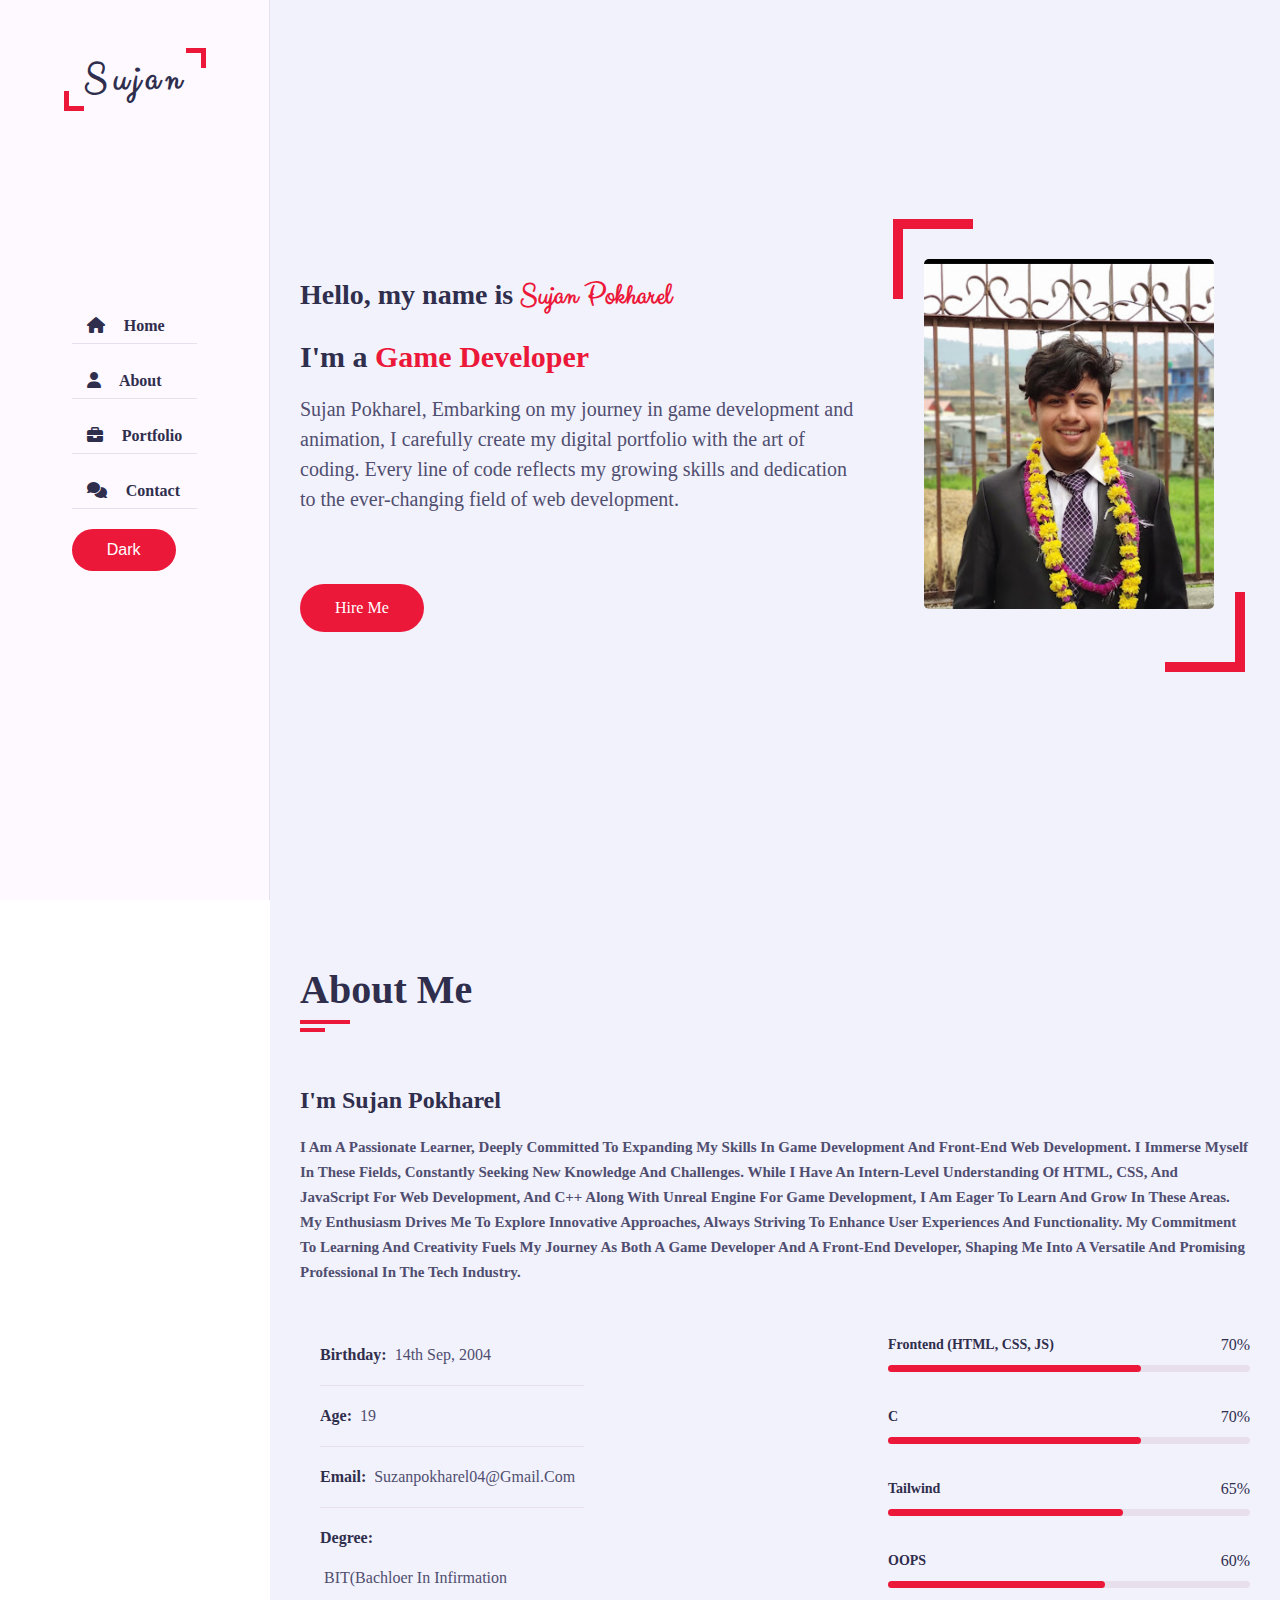
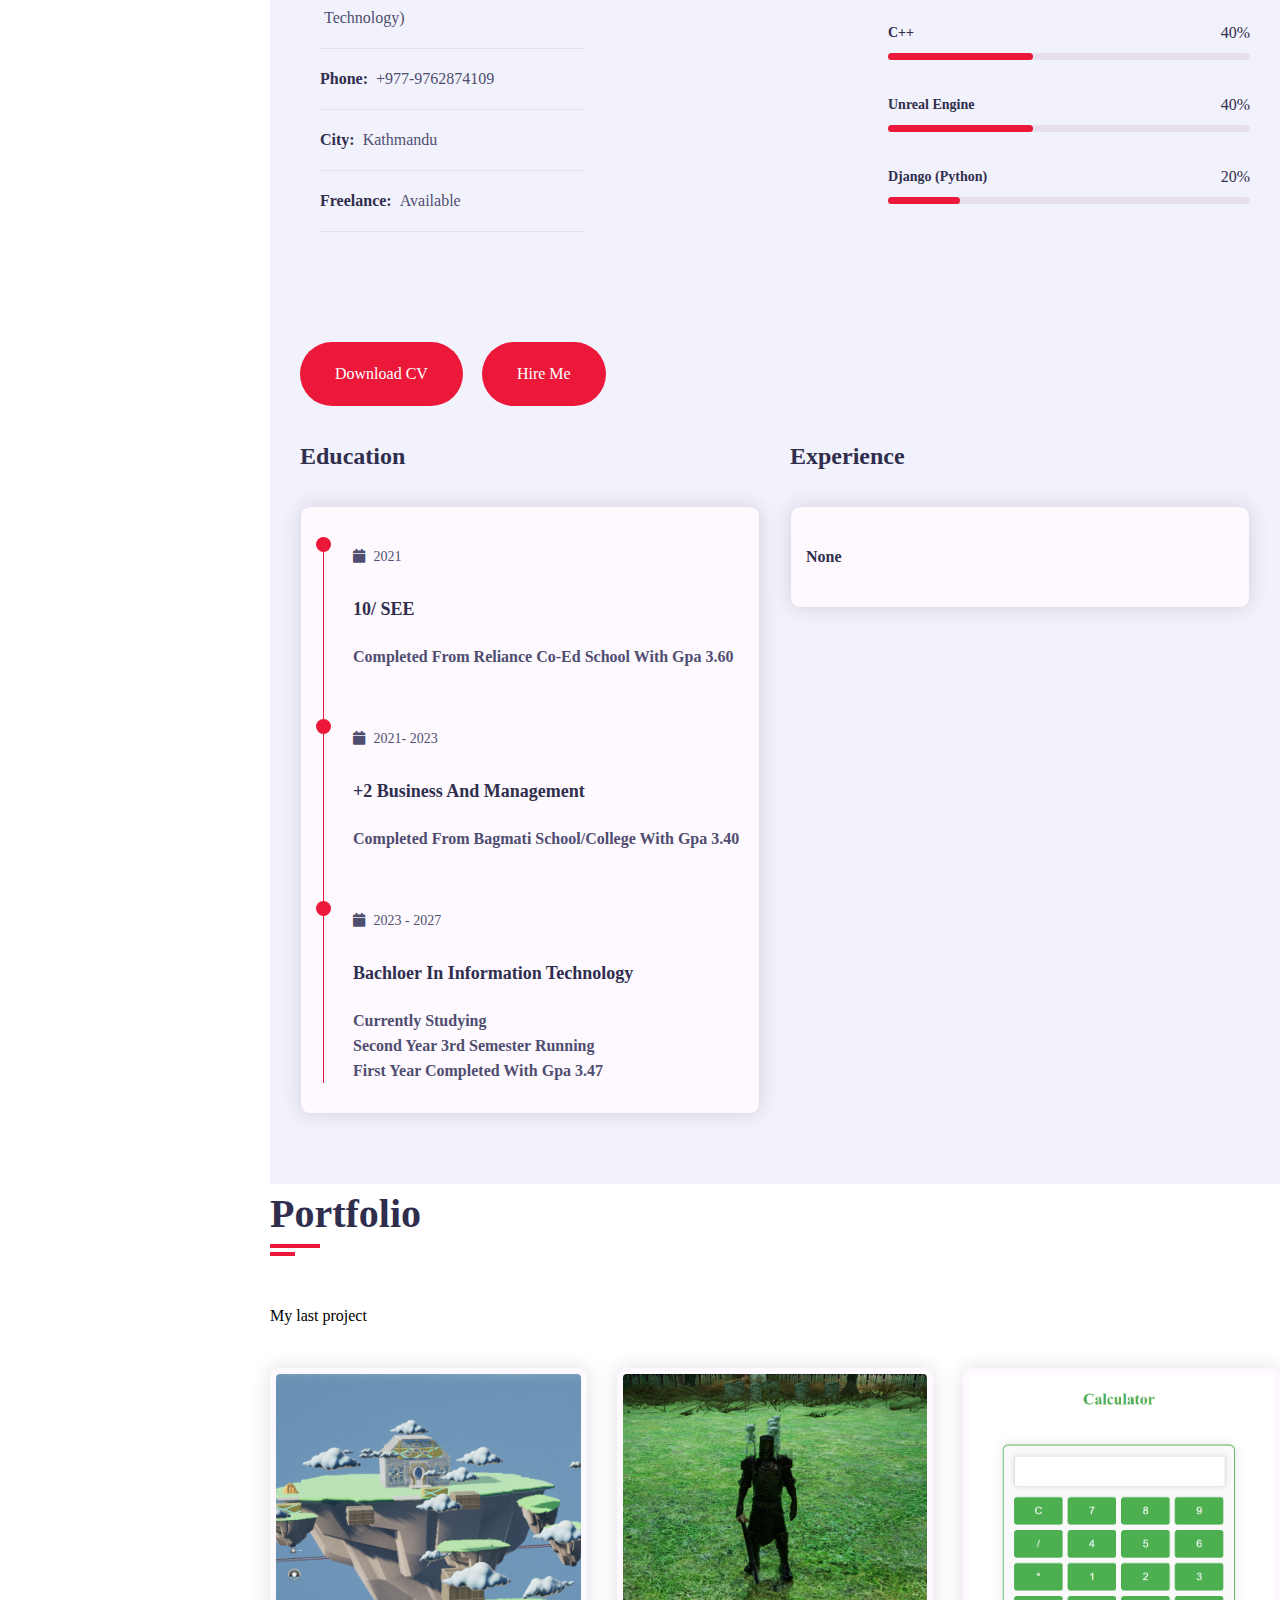
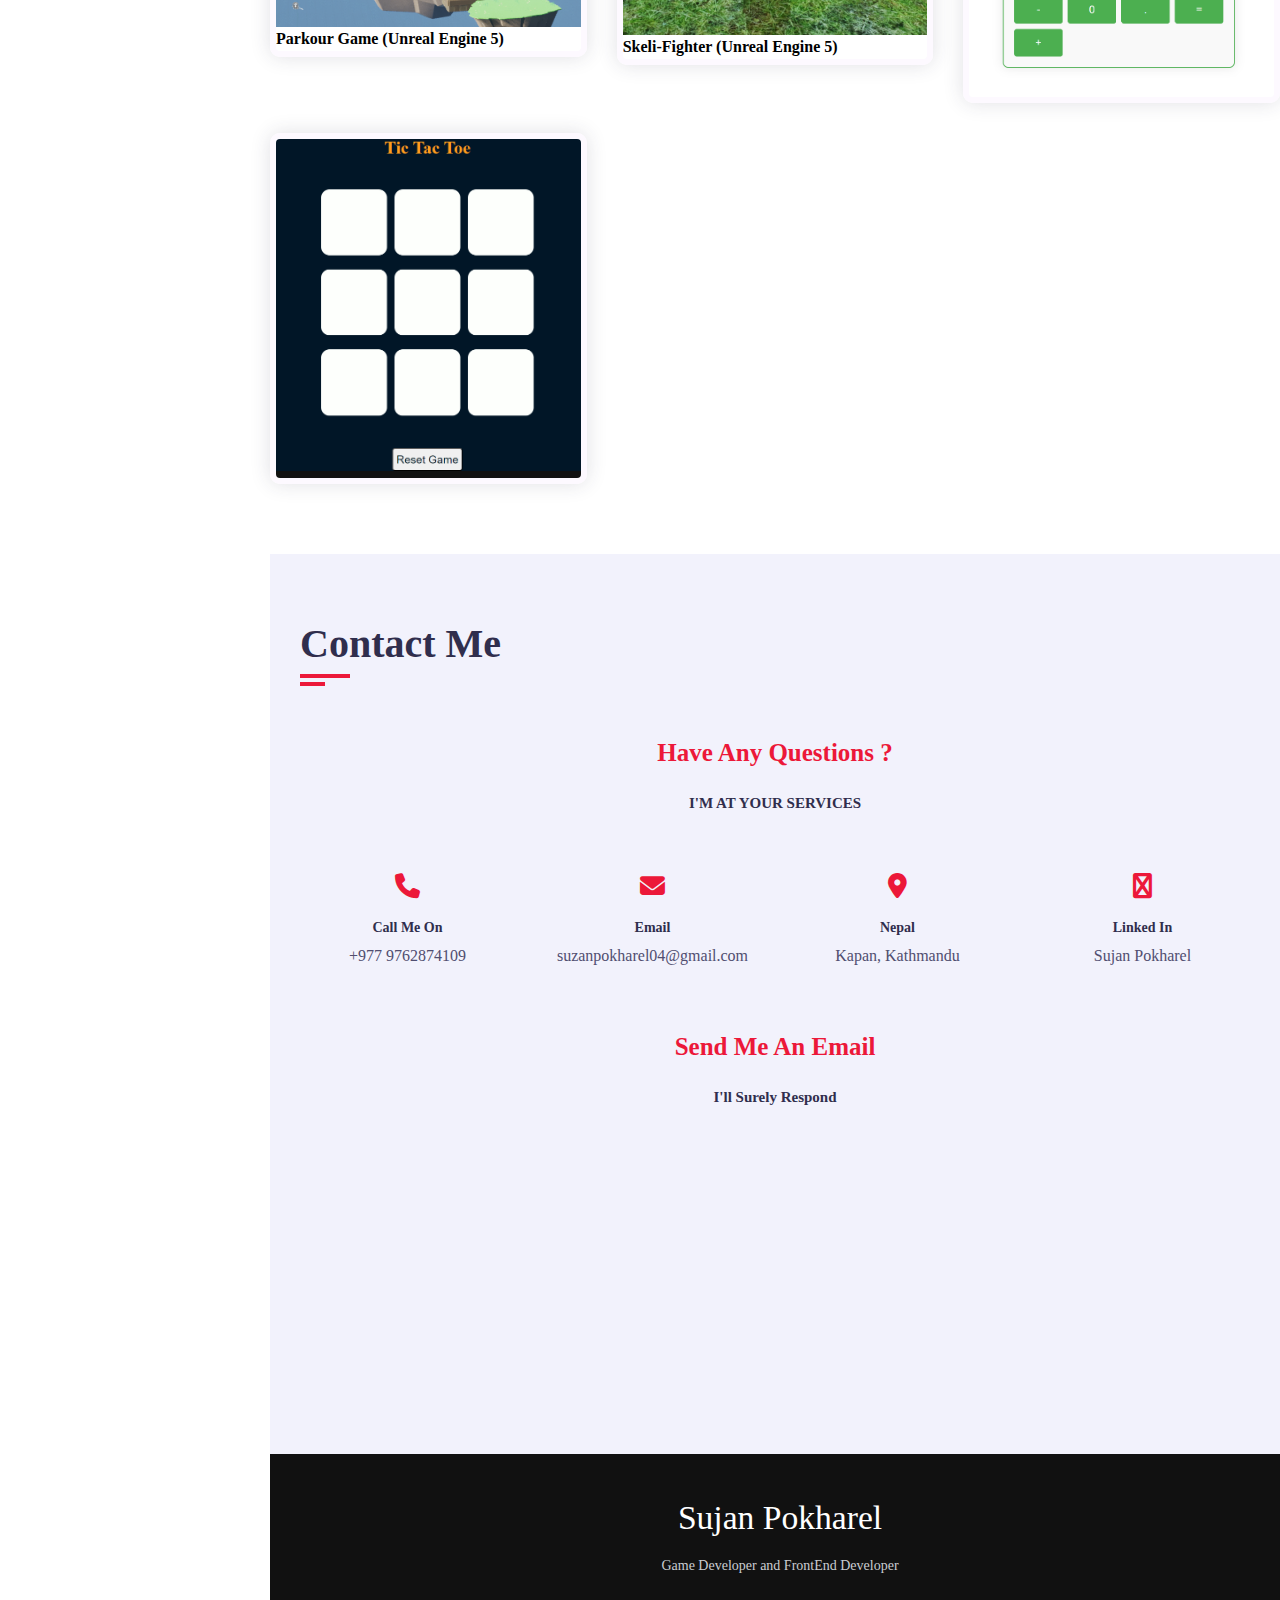
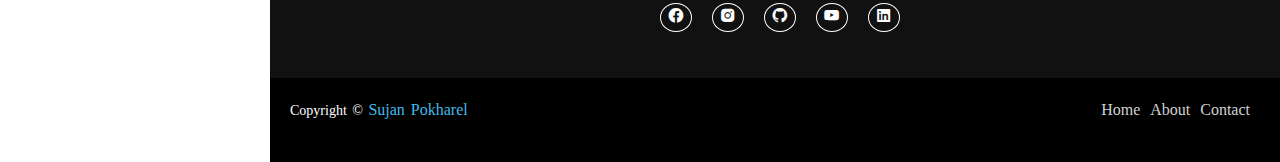
==== commit da26f4fa: "skill-added" ====
--- a/index.html
+++ b/index.html
@@ -143,6 +143,8 @@
                                         </div>
                                     </div>
 
+
+                                   
                                     
                                  
 
@@ -193,6 +195,18 @@
                                             <div class="skill-percent">40%</div>
                                         </div>
                                     </div>
+
+
+                                    <div class="skill-item padd-15">
+
+                                        <h5 class="skill">Django (Python)</h5>
+                                        <div class="progress">
+                                            <div class="progress-in" style="width: 20%;"> </div>
+                                            <div class="skill-percent">20%</div>
+                                        </div>
+                                    </div>
+
+
 
                                     </div>
                                 </div>
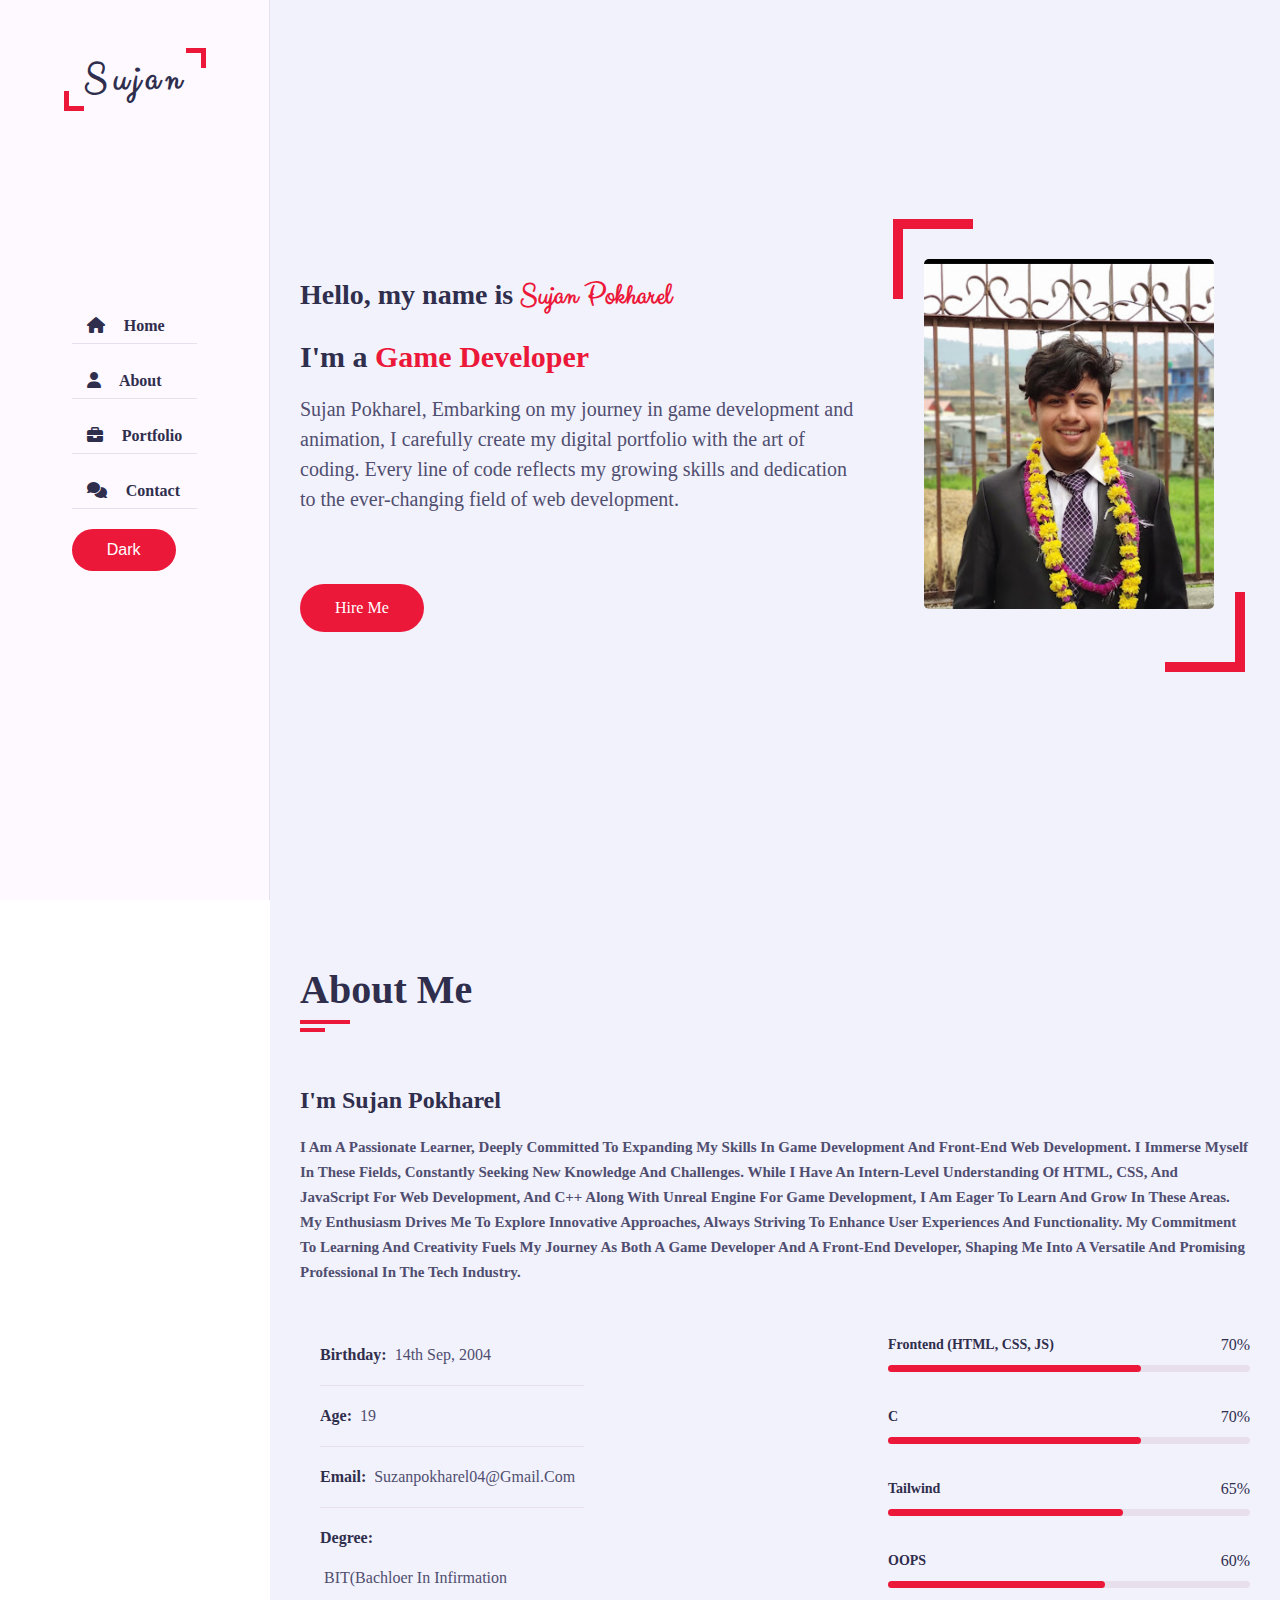
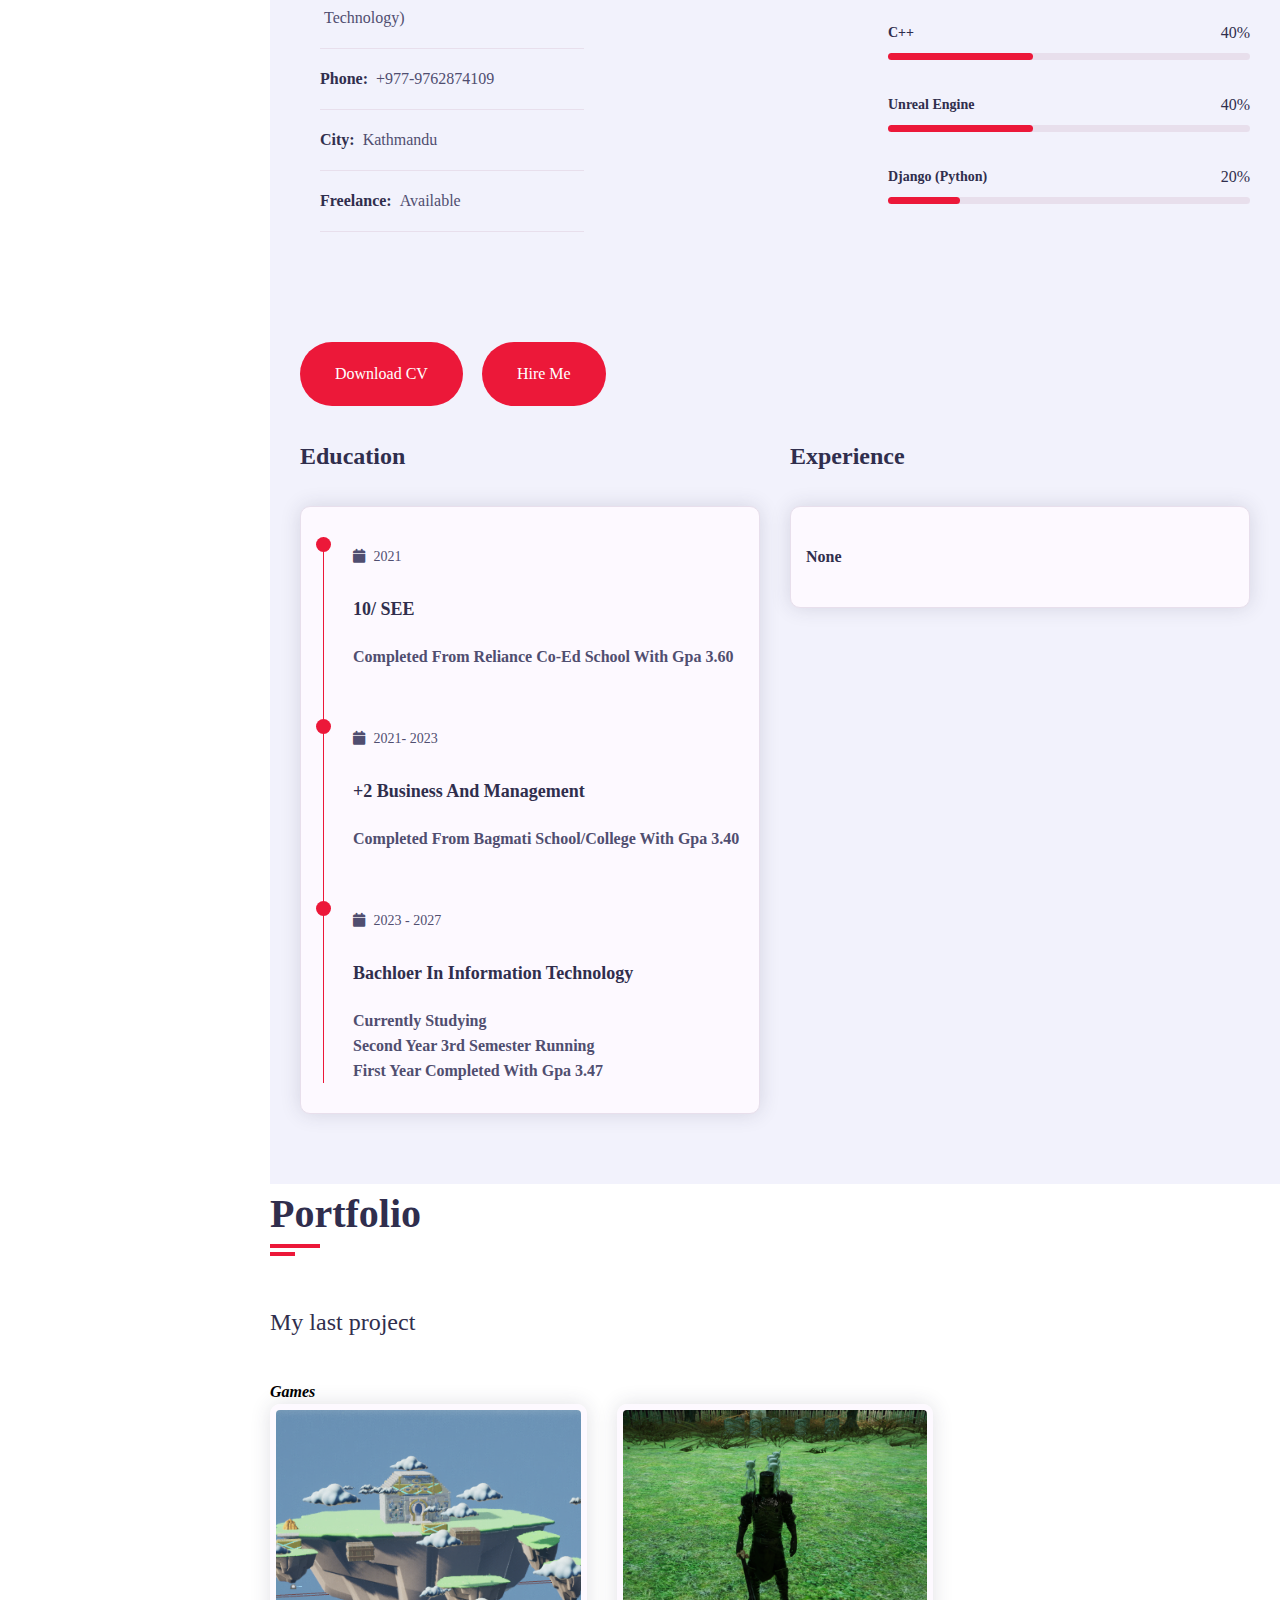
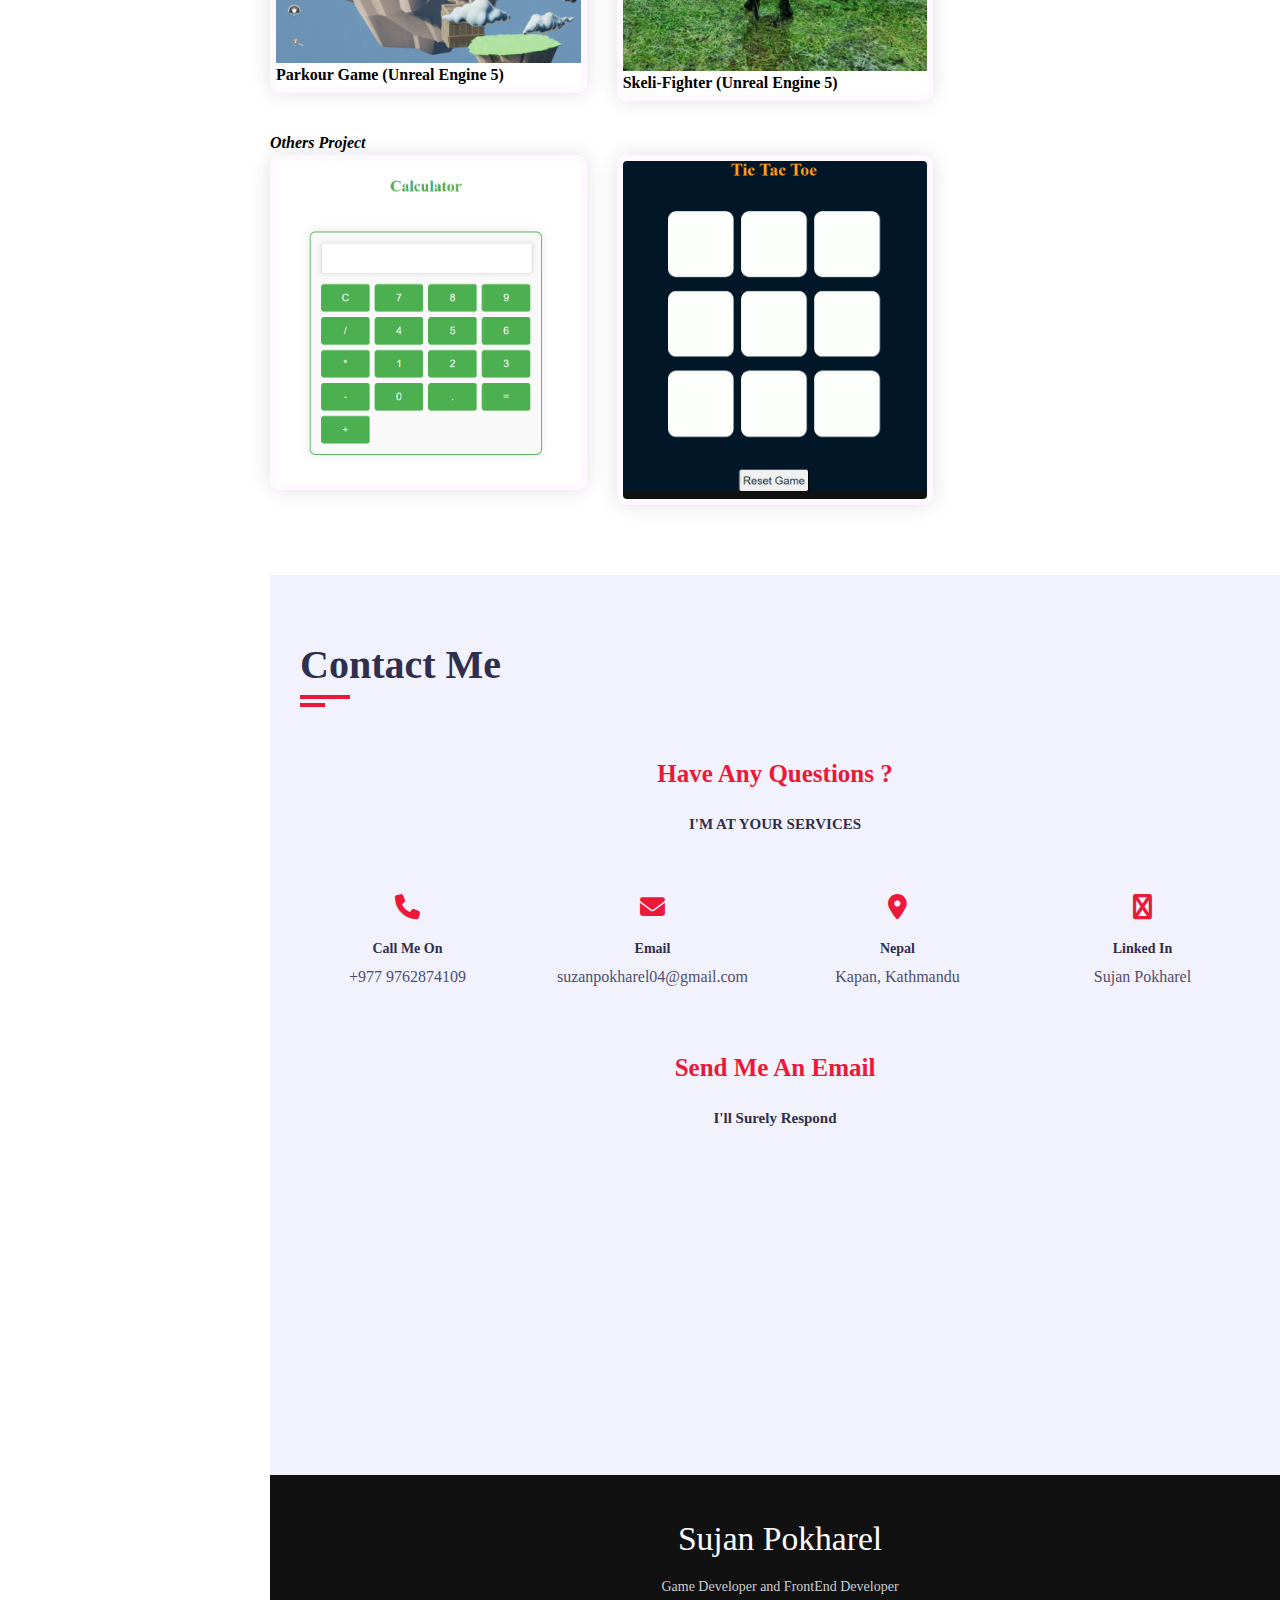
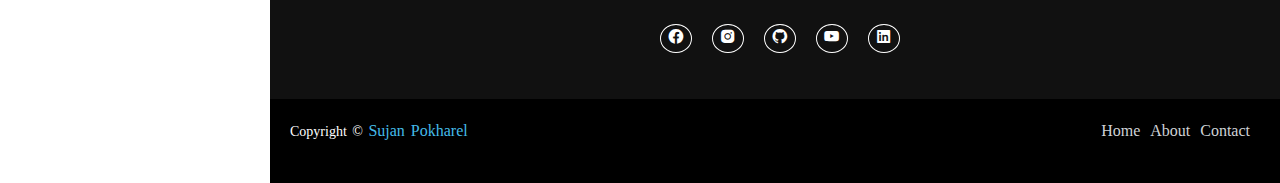
==== commit 787aa456: "section seperated" ====
--- a/index.html
+++ b/index.html
@@ -311,42 +311,54 @@
                         </div>
                         <div class="row">
                             <div class="portfolio-heading padd-15">
-                                My last project
-                            </div>
-                        </div>
-                        <div class="row">
-                               <!-- portfolio item starts -->
-
-                               <div class="portfolio-item padd-15">
-                                <div class="portfolio-item-inner shadow-dark">
-                                    <div class="portfolio-img">
-                                        <a href="https://drive.google.com/drive/folders/1a1NM1HBEViQ81dUCxN_CsJBaPaRDnYCc" target="_blank"><img src="Screenshot 2024-05-21 221722.png" alt="project img"></a>
-                                        <p><b>Parkour Game (Unreal Engine 5) </b></p>
-                                    </div>
-
-                                </div>
-                            </div>
-
+                                <h2>My last project</h2>
+                            </div>
+                        </div>
+
+                        <div class="games">
+                            <p class="game"><b>Games</b></p>
+                            <div class="row">
+                               
+                                <!-- portfolio item starts -->
+ 
+                                <div class="portfolio-item padd-15">
+                                 <div class="portfolio-item-inner shadow-dark">
+                                     <div class="portfolio-img">
+                                         <a href="https://drive.google.com/drive/folders/1a1NM1HBEViQ81dUCxN_CsJBaPaRDnYCc" target="_blank"><img src="Screenshot 2024-05-21 221722.png" alt="project img"></a>
+                                         <p><b>Parkour Game (Unreal Engine 5) </b></p>
+                                     </div>
+ 
+                                 </div>
+                             </div>
+ 
+                             
+                             <!-- portfolio item ends -->
+
+                             
+ 
+                                <!-- portfolio item starts -->
+ 
+                                <div class="portfolio-item padd-15">
+                                 <div class="portfolio-item-inner shadow-dark">
+                                     <div class="portfolio-img">
+                                         <a href="https://drive.google.com/drive/folders/15bDpeyYXVhDe2FlLZIQPT9P5vi4YetdK?usp=drive_link" target="_blank"><img src="Screenshot 2024-09-09 212614.png" alt="project img"></a>
+                                         <p><b>Skeli-Fighter (Unreal Engine 5) </b></p>
+                                     </div>
+ 
+                                 </div>
+                             </div>
+ 
+                             
+                             <!-- portfolio item ends -->
                             
-                            <!-- portfolio item ends -->
-
-                               <!-- portfolio item starts -->
-
-                               <div class="portfolio-item padd-15">
-                                <div class="portfolio-item-inner shadow-dark">
-                                    <div class="portfolio-img">
-                                        <a href="https://drive.google.com/drive/folders/15bDpeyYXVhDe2FlLZIQPT9P5vi4YetdK?usp=drive_link" target="_blank"><img src="Screenshot 2024-09-09 212614.png" alt="project img"></a>
-                                        <p><b>Skeli-Fighter (Unreal Engine 5) </b></p>
-                                    </div>
-
-                                </div>
-                            </div>
-
-                            
-                            <!-- portfolio item ends -->
-                           
-
-                             <!-- portfolio item starts -->
+ 
+</div>
+                        </div>
+
+                        <div class="others">
+                            <p class="other_projects"><b>Others Project</b></p>
+                            <div class="row">
+                                <!-- portfolio item starts -->
 
                              <div class="portfolio-item padd-15">
                                 <div class="portfolio-item-inner shadow-dark">
@@ -373,9 +385,14 @@
 
                             
                             <!-- portfolio item ends -->
+                                </div>
+
+                        </div>
+                        
+                             
                            
                        
-        </div>
+        
     </div>
 </section>
 <!-- Portfolio ends-->
--- a/finalPortfolio.css
+++ b/finalPortfolio.css
@@ -1,3 +1,4 @@
+
 @import url('https://fonts.googleapis.com/css2?family=Clicker+Script&family=Nunito:wght@200;300;400;500;600;700&family=Poppins:wght@200;300;400;500;600&display=swap');
 :root{
     --bg-black-900:#f2f2fc;
@@ -761,6 +762,10 @@
     display: none;
 }
 
+.game, .other_projects{
+    font-style: italic;
+    
+}
 /* media query */
 
 @media(max-width:1199px){
